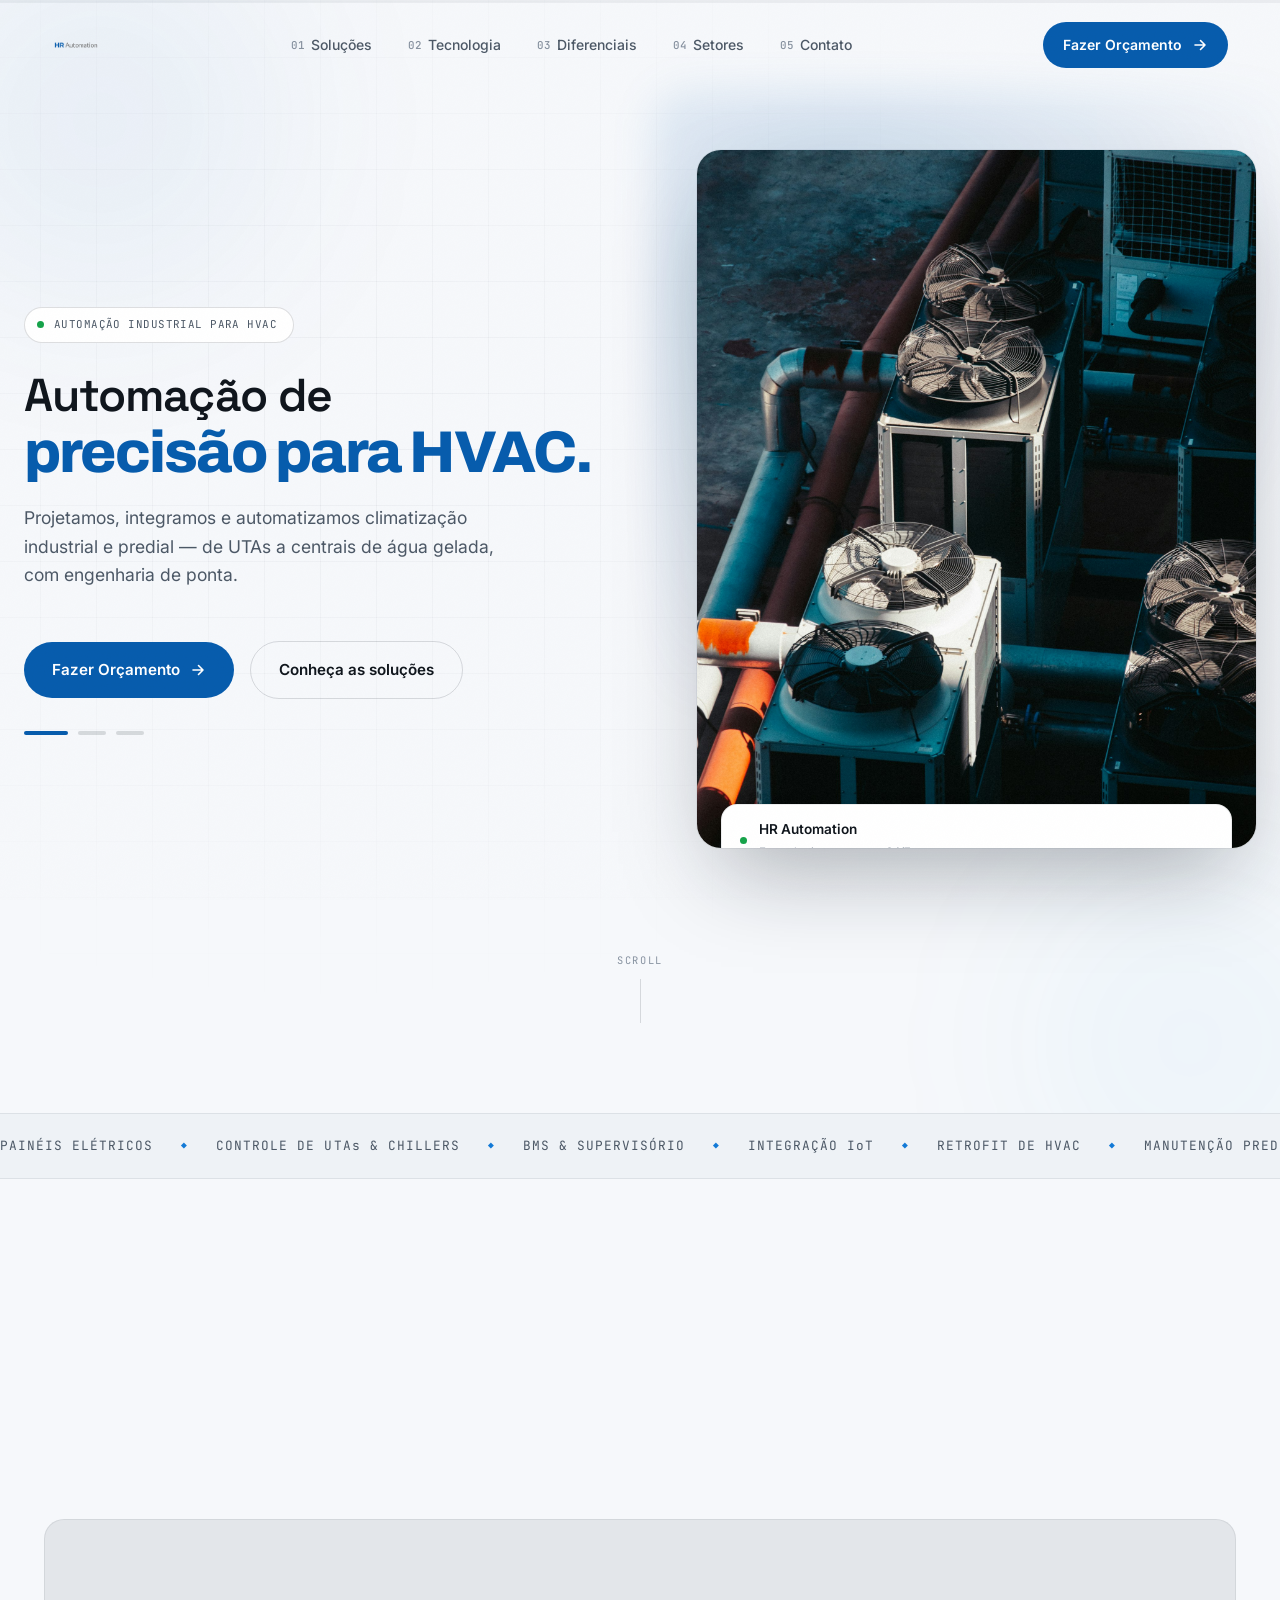
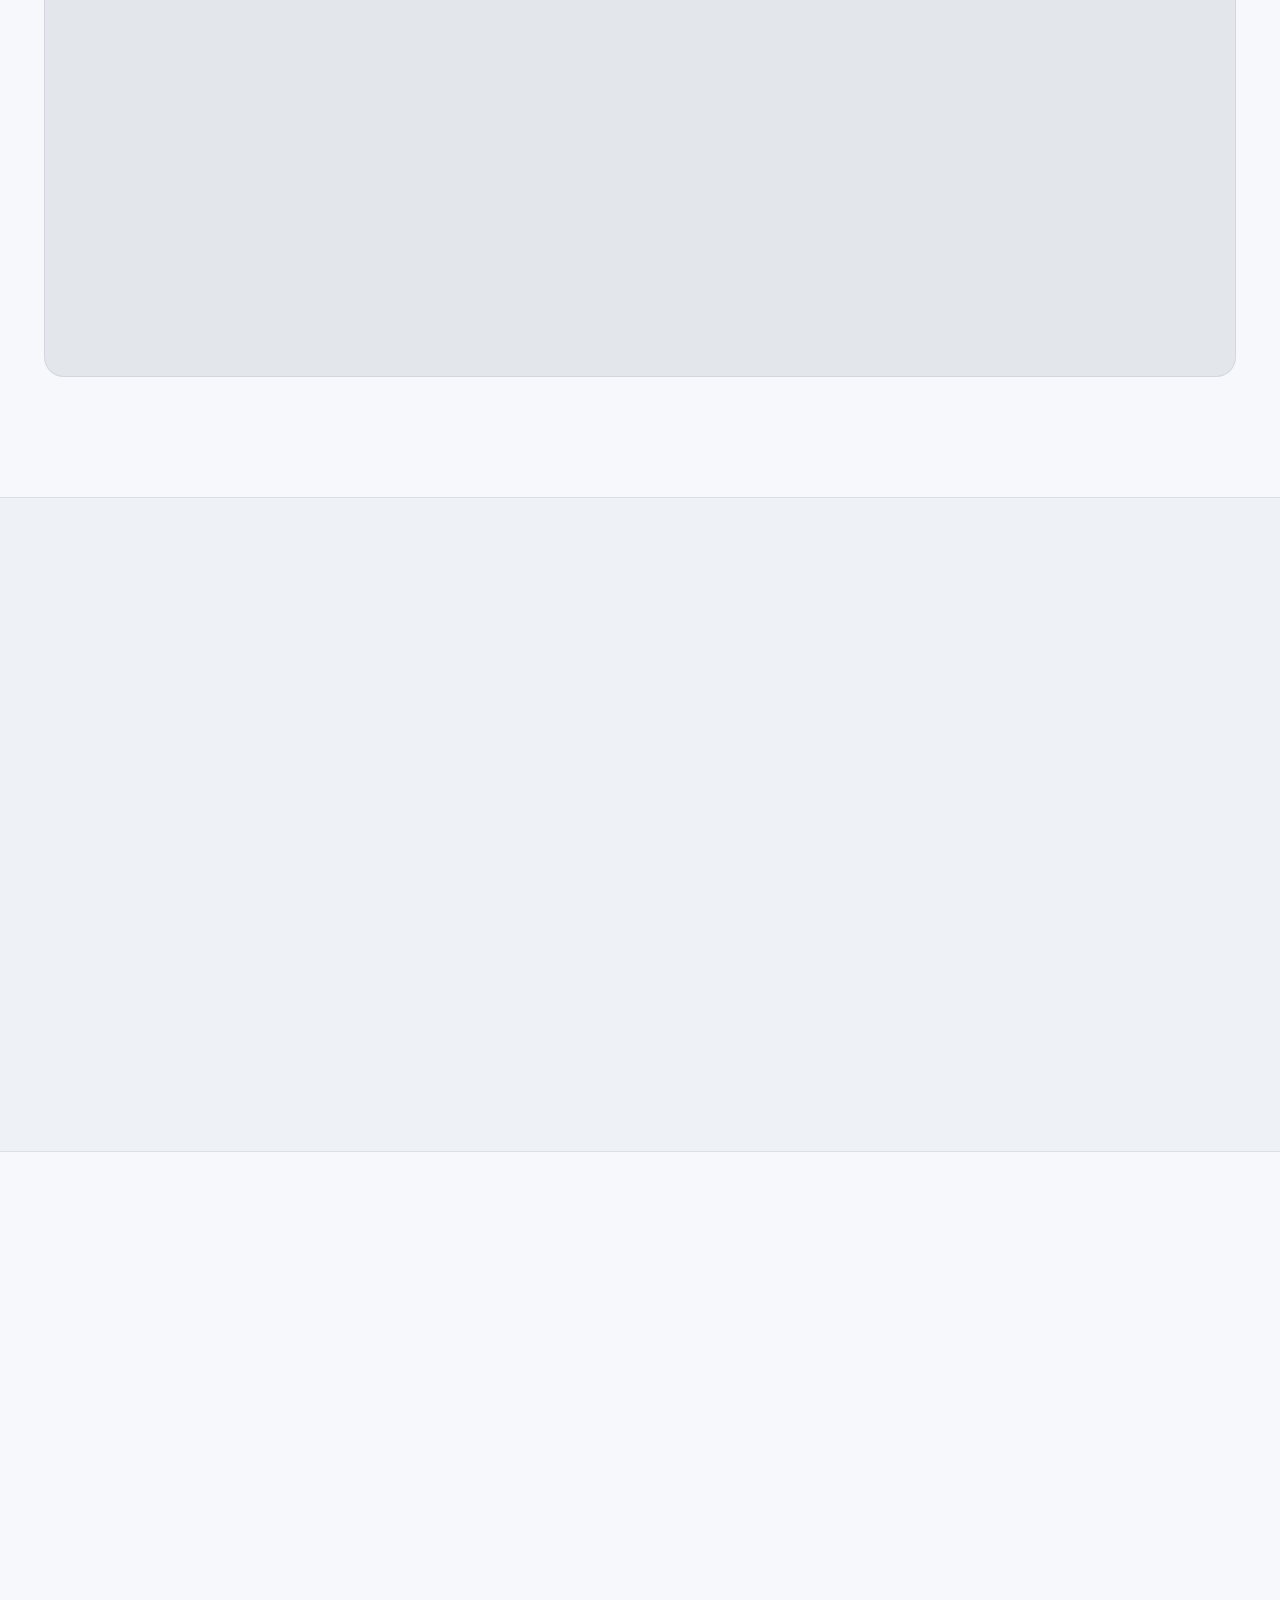
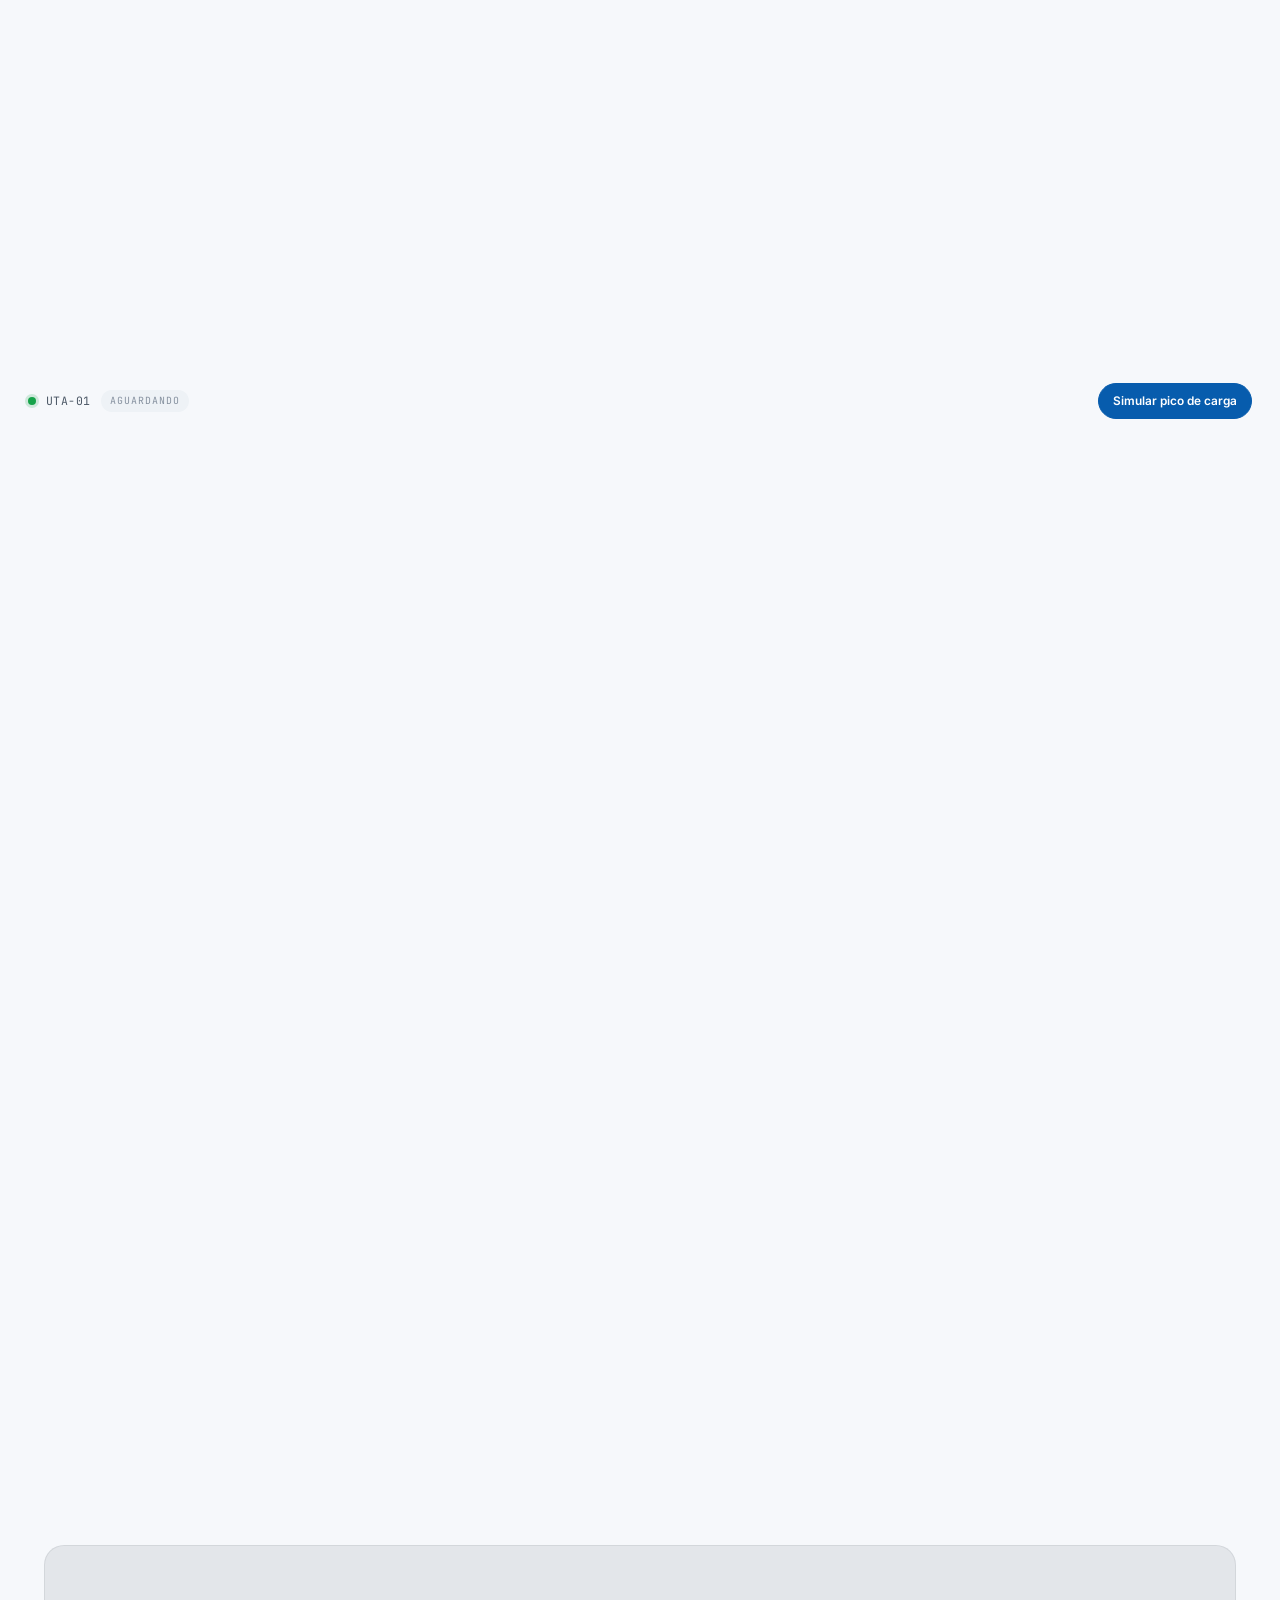
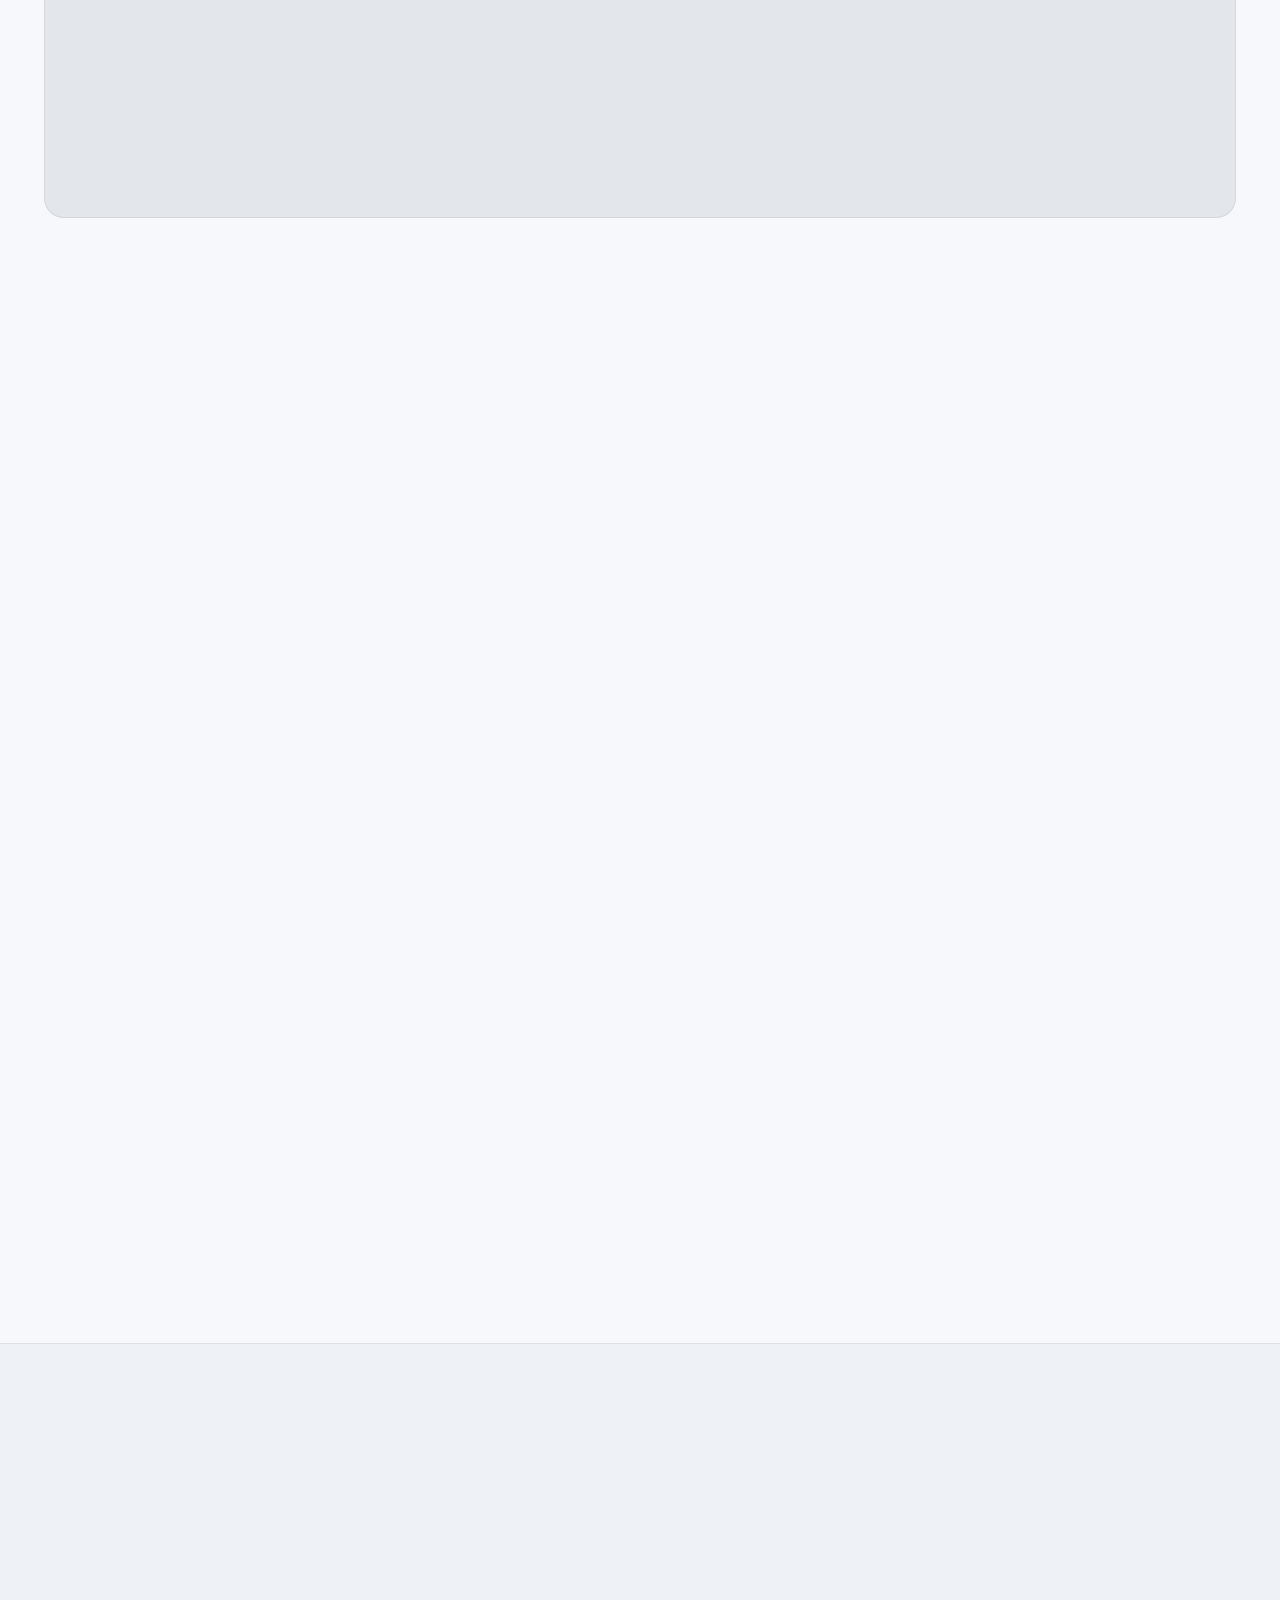
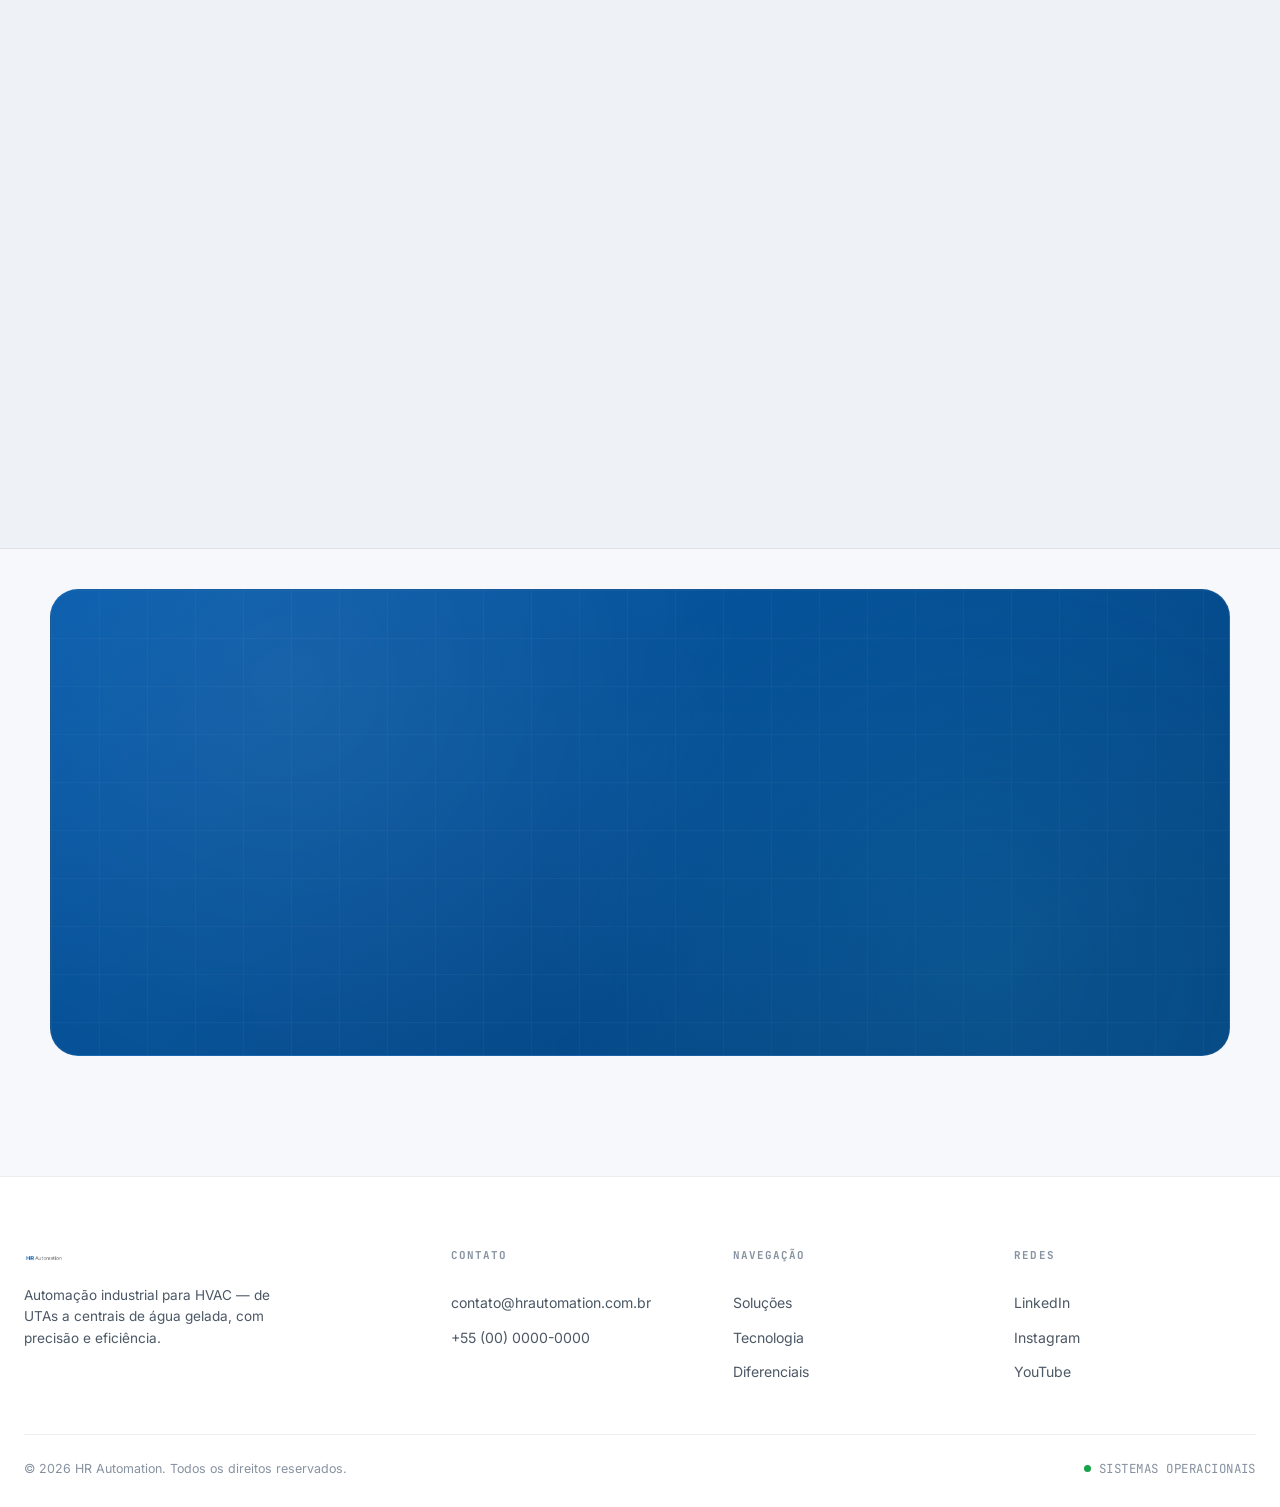
==== index.html @ 24c41c11 "Site HR Automation: landing HVAC, UTA 3D + IHM pGD e marcas - Landing page estática (HTML/CSS/JS) co" ====
<!DOCTYPE html>
<html lang="pt-BR">
<head>
<meta charset="UTF-8">
<meta name="viewport" content="width=device-width, initial-scale=1.0">
<title>HR Automation — Automação Industrial para HVAC</title>
<meta name="description" content="Automação industrial especializada em HVAC: UTAs, chillers, centrais de água gelada e climatização predial com alta tecnologia, precisão e eficiência.">

<link rel="preconnect" href="https://fonts.googleapis.com">
<link rel="preconnect" href="https://fonts.gstatic.com" crossorigin>
<link href="https://fonts.googleapis.com/css2?family=Space+Grotesk:wght@400;500;600;700&family=Inter:wght@400;500;600;700;800&family=Archivo:wght@700;800;900&family=JetBrains+Mono:wght@400;500&display=swap" rel="stylesheet">

<link rel="stylesheet" href="css/style.css">
</head>
<body>

<div class="noise-overlay" aria-hidden="true"></div>
<div class="cursor-glow" aria-hidden="true"></div>

<div class="progress-bar" aria-hidden="true"><div class="progress-bar__fill" id="scrollProgress"></div></div>

<!-- ===================== HEADER ===================== -->
<header class="header" id="siteHeader">
  <div class="header__inner">
    <a href="#top" class="header__logo">
      <img src="img/hr-logo.webp" alt="HR Automation">
    </a>

    <nav class="header__nav" id="siteNav">
      <a href="#solucoes" class="nav-link"><span>01</span>Soluções</a>
      <a href="#produto" class="nav-link"><span>02</span>Tecnologia</a>
      <a href="#valores" class="nav-link"><span>03</span>Diferenciais</a>
      <a href="#setores" class="nav-link"><span>04</span>Setores</a>
      <a href="#contato" class="nav-link"><span>05</span>Contato</a>
    </nav>

    <div class="header__actions">
      <a href="#orcamento" class="btn btn--primary magnetic">
        <span class="btn__label">Fazer Orçamento</span>
        <span class="btn__icon">
          <svg width="16" height="16" viewBox="0 0 16 16" fill="none"><path d="M3 8H13M13 8L8.5 3.5M13 8L8.5 12.5" stroke="currentColor" stroke-width="1.6" stroke-linecap="round" stroke-linejoin="round"/></svg>
        </span>
      </a>
      <button class="menu-toggle" id="menuToggle" aria-label="Abrir menu">
        <span></span><span></span><span></span>
      </button>
    </div>
  </div>
</header>

<!-- ===================== HERO ===================== -->
<section class="hero" id="top">
  <div class="hero__grid" aria-hidden="true"></div>
  <div class="hero__glow hero__glow--1" aria-hidden="true"></div>
  <div class="hero__glow hero__glow--2" aria-hidden="true"></div>

  <div class="hero__inner">
    <div class="hero__content">
      <div class="reveal-up hero__eyebrow">
        <span class="status-dot"></span>
        <span class="mono">AUTOMAÇÃO INDUSTRIAL PARA HVAC</span>
      </div>

      <div class="hero__slides" id="heroSlides">
        <div class="hero__slide is-active" data-slide="0">
          <h1 class="hero__title">
            <span class="reveal-line"><span class="reveal-inner hero__title-line">Automação de</span></span>
            <span class="reveal-line"><span class="reveal-inner hero__title-line hero__title-line--accent">precisão para HVAC.</span></span>
          </h1>
          <p class="hero__subtitle reveal-up" data-delay="0.3">
            Projetamos, integramos e automatizamos climatização industrial e predial —
            de UTAs a centrais de água gelada, com engenharia de ponta.
          </p>
        </div>

        <div class="hero__slide" data-slide="1">
          <h1 class="hero__title">
            <span class="hero__title-line">Controle total da sua</span>
            <span class="hero__title-line hero__title-line--accent">climatização.</span>
          </h1>
          <p class="hero__subtitle">
            BMS, supervisório e integração via protocolos abertos — sua operação
            visível e comandável de qualquer lugar.
          </p>
        </div>

        <div class="hero__slide" data-slide="2">
          <h1 class="hero__title">
            <span class="hero__title-line">Engenharia elétrica de</span>
            <span class="hero__title-line hero__title-line--accent">confiança.</span>
          </h1>
          <p class="hero__subtitle">
            Painéis projetados, testados e validados antes de qualquer instalação
            entrar em operação.
          </p>
        </div>
      </div>

      <div class="hero__cta reveal-up" data-delay="0.45">
        <a href="#orcamento" class="btn btn--primary btn--lg magnetic">
          <span class="btn__label">Fazer Orçamento</span>
          <span class="btn__icon">
            <svg width="16" height="16" viewBox="0 0 16 16" fill="none"><path d="M3 8H13M13 8L8.5 3.5M13 8L8.5 12.5" stroke="currentColor" stroke-width="1.6" stroke-linecap="round" stroke-linejoin="round"/></svg>
          </span>
        </a>
        <a href="#produto" class="btn btn--ghost btn--lg">
          <span class="btn__label">Conheça as soluções</span>
        </a>
      </div>

      <div class="hero__dots reveal-up" data-delay="0.6" id="heroDots">
        <button class="hero__dot is-active" data-slide="0" aria-label="Slide 1 de 3"></button>
        <button class="hero__dot" data-slide="1" aria-label="Slide 2 de 3"></button>
        <button class="hero__dot" data-slide="2" aria-label="Slide 3 de 3"></button>
      </div>
    </div>

    <div class="hero__visual reveal-up" data-delay="0.3">
      <div class="hero__photo-card">
        <img class="hero__photo is-active" data-slide="0" src="img/hvac-rooftop-units.jpg" alt="Unidades condensadoras HVAC instaladas em cobertura industrial">
        <img class="hero__photo" data-slide="1" src="img/hvac-chiller-room.jpg" alt="Casa de máquinas com chillers e tubulações de precisão">
        <img class="hero__photo" data-slide="2" src="img/hvac-control-panel.jpg" alt="Sala de controle e supervisório de sistemas HVAC">
        <span class="hero__photo-badge">
          <span class="status-dot"></span>
          <span>
            <strong>HR Automation</strong>
            <em>Engenharia em campo, 24/7</em>
          </span>
        </span>
      </div>
      <div class="hero__photo-glow" aria-hidden="true"></div>
    </div>
  </div>

  <a href="#produto" class="hero__scroll-cue" aria-label="Rolar para baixo">
    <span class="mono">SCROLL</span>
    <span class="scroll-cue__line"><span class="scroll-cue__dot"></span></span>
  </a>
</section>

<!-- ===================== MARQUEE (textura) ===================== -->
<section class="marquee" aria-hidden="true">
  <div class="marquee__track">
    <span>PAINÉIS ELÉTRICOS</span><span class="dot">◆</span>
    <span>CONTROLE DE UTAs &amp; CHILLERS</span><span class="dot">◆</span>
    <span>BMS &amp; SUPERVISÓRIO</span><span class="dot">◆</span>
    <span>INTEGRAÇÃO IoT</span><span class="dot">◆</span>
    <span>RETROFIT DE HVAC</span><span class="dot">◆</span>
    <span>MANUTENÇÃO PREDITIVA</span><span class="dot">◆</span>
    <span>PAINÉIS ELÉTRICOS</span><span class="dot">◆</span>
    <span>CONTROLE DE UTAs &amp; CHILLERS</span><span class="dot">◆</span>
    <span>BMS &amp; SUPERVISÓRIO</span><span class="dot">◆</span>
    <span>INTEGRAÇÃO IoT</span><span class="dot">◆</span>
    <span>RETROFIT DE HVAC</span><span class="dot">◆</span>
    <span>MANUTENÇÃO PREDITIVA</span><span class="dot">◆</span>
  </div>
</section>

<!-- ===================== SOLUÇÕES (grade) ===================== -->
<section class="solutions" id="solucoes">
  <div class="solutions__head">
    <span class="tag reveal-up">/// O QUE FAZEMOS</span>
    <h2 class="section-title reveal-up">Soluções completas<br><span>para engenharia HVAC.</span></h2>
  </div>

  <div class="solutions__grid">
    <article class="solution-card reveal-up">
      <span class="solution-card__index mono">01</span>
      <h3>Painéis Elétricos</h3>
      <p>Painéis sob medida, projetados e montados para suportar operação contínua.</p>
      <a href="#orcamento" class="solution-card__link">Saiba mais<svg width="14" height="14" viewBox="0 0 16 16" fill="none"><path d="M3 8H13M13 8L8.5 3.5M13 8L8.5 12.5" stroke="currentColor" stroke-width="1.6" stroke-linecap="round" stroke-linejoin="round"/></svg></a>
    </article>

    <article class="solution-card reveal-up">
      <span class="solution-card__index mono">02</span>
      <h3>Controle de UTAs &amp; Chillers</h3>
      <p>Automação completa de unidades de tratamento de ar e chillers, do sensor ao supervisório.</p>
      <a href="#orcamento" class="solution-card__link">Saiba mais<svg width="14" height="14" viewBox="0 0 16 16" fill="none"><path d="M3 8H13M13 8L8.5 3.5M13 8L8.5 12.5" stroke="currentColor" stroke-width="1.6" stroke-linecap="round" stroke-linejoin="round"/></svg></a>
    </article>

    <article class="solution-card reveal-up">
      <span class="solution-card__index mono">03</span>
      <h3>BMS &amp; Supervisório</h3>
      <p>Integração com sistemas prediais via protocolos abertos, como BACnet e Modbus.</p>
      <a href="#orcamento" class="solution-card__link">Saiba mais<svg width="14" height="14" viewBox="0 0 16 16" fill="none"><path d="M3 8H13M13 8L8.5 3.5M13 8L8.5 12.5" stroke="currentColor" stroke-width="1.6" stroke-linecap="round" stroke-linejoin="round"/></svg></a>
    </article>

    <article class="solution-card reveal-up">
      <span class="solution-card__index mono">04</span>
      <h3>Integração IoT</h3>
      <p>Monitoramento remoto e alertas em tempo real, de qualquer lugar.</p>
      <a href="#orcamento" class="solution-card__link">Saiba mais<svg width="14" height="14" viewBox="0 0 16 16" fill="none"><path d="M3 8H13M13 8L8.5 3.5M13 8L8.5 12.5" stroke="currentColor" stroke-width="1.6" stroke-linecap="round" stroke-linejoin="round"/></svg></a>
    </article>

    <article class="solution-card reveal-up">
      <span class="solution-card__index mono">05</span>
      <h3>Retrofit de HVAC</h3>
      <p>Modernizamos sistemas legados sem parar a operação da sua planta.</p>
      <a href="#orcamento" class="solution-card__link">Saiba mais<svg width="14" height="14" viewBox="0 0 16 16" fill="none"><path d="M3 8H13M13 8L8.5 3.5M13 8L8.5 12.5" stroke="currentColor" stroke-width="1.6" stroke-linecap="round" stroke-linejoin="round"/></svg></a>
    </article>

    <article class="solution-card reveal-up">
      <span class="solution-card__index mono">06</span>
      <h3>Manutenção Preditiva</h3>
      <p>Sensores e análise de dados antecipam falhas antes que elas aconteçam.</p>
      <a href="#orcamento" class="solution-card__link">Saiba mais<svg width="14" height="14" viewBox="0 0 16 16" fill="none"><path d="M3 8H13M13 8L8.5 3.5M13 8L8.5 12.5" stroke="currentColor" stroke-width="1.6" stroke-linecap="round" stroke-linejoin="round"/></svg></a>
    </article>
  </div>
</section>

<!-- ===================== ESCALA (número grande) ===================== -->
<section class="growth">
  <div class="growth__inner">
    <span class="tag reveal-up">/// ESCALA E CONFIANÇA</span>

    <div class="growth__figure reveal-up">
      <span class="growth__number"><span data-count="480">0</span><span class="growth__suffix">+</span></span>
      <div class="growth__copy">
        <h2>Projetos de automação<br>HVAC entregues.</h2>
        <p>De pequenas climatizações comerciais a centrais de água gelada de grande porte — nossa engenharia já esteve em campo em todo o Brasil.</p>
      </div>
    </div>

    <div class="growth__stats reveal-up">
      <div class="growth__stat">
        <span><span data-count="12">0</span><span class="growth__suffix">+</span></span>
        <p>Anos de mercado</p>
      </div>
      <div class="growth__stat">
        <span><span data-count="99">0</span><span class="growth__suffix">.8%</span></span>
        <p>Uptime em campo</p>
      </div>
      <div class="growth__stat">
        <span><span data-count="6">0</span><span class="growth__suffix">+</span></span>
        <p>Setores atendidos</p>
      </div>
    </div>
  </div>
</section>

<!-- ===================== UTA 3D + IHM (simulação JS, modelo em models/uta.glb) ===================== -->
<section class="live" id="produto">
  <div class="live__intro">
    <span class="tag reveal-up">/// UTA 3D + IHM</span>
    <h2 class="section-title reveal-up">A máquina e a IHM,<br><span>funcionando juntas.</span></h2>
    <p class="reveal-up">
      Uma UTA modelada em 3D e simulada em tempo real. Opere pelo terminal logo abaixo:
      ao abrir o setpoint de temperatura, a válvula ou o ventilador, a câmera vai até o
      componente. Arraste a máquina para girar.
    </p>
  </div>

  <div class="uta3d reveal-up" id="livePanel">
    <canvas class="uta3d__canvas" id="utaCanvas" role="img" aria-label="Modelo 3D interativo da unidade de tratamento de ar"></canvas>

    <div class="uta3d__loading mono" id="utaLoading">Carregando modelo 3D…</div>
  </div>
  <div class="uta3d-bar">
    <span class="uta3d-bar__id"><span class="live__led" aria-hidden="true"></span><span class="mono">UTA-01</span><span class="live__status mono" id="liveStatus">AGUARDANDO</span></span>
    <button type="button" class="uta3d__btn uta3d__btn--accent" id="liveLoad">Simular pico de carga</button>
  </div>

  <div class="pgd-wrap" id="pgdWrap">
    <div class="pgd reveal-up" id="pgd" tabindex="0" role="application"
         aria-label="Terminal de IHM simulado. Setas navegam, Enter edita, Esc volta, A abre alarmes, P abre o menu.">
      <div class="pgd__face">
        <div class="pgd__keys">
          <button type="button" class="pgd__key pgd__key--alarm" data-key="ALARM" aria-label="Alarm" tabindex="-1">
            <svg viewBox="0 0 24 24" aria-hidden="true"><path d="M12 3 22 20H2z" fill="currentColor"/><path d="M12 9.5v5M12 17v.01" stroke="#2b2f34" stroke-width="2.2" stroke-linecap="round"/></svg>
          </button>
          <button type="button" class="pgd__key pgd__key--prg" data-key="PRG" aria-label="Prg" tabindex="-1">
            <svg viewBox="0 0 24 24" aria-hidden="true"><circle cx="12" cy="12" r="8" fill="none" stroke="currentColor" stroke-width="3.2"/><circle cx="12" cy="12" r="3.2" fill="currentColor"/></svg>
          </button>
          <button type="button" class="pgd__key pgd__key--esc" data-key="ESC" aria-label="Esc" tabindex="-1">
            <svg viewBox="0 0 24 24" aria-hidden="true"><path d="M9 5 4 10l5 5" fill="none" stroke="currentColor" stroke-width="3" stroke-linecap="round" stroke-linejoin="round"/><path d="M4.5 10H14a5 5 0 0 1 0 10h-3" fill="none" stroke="currentColor" stroke-width="3" stroke-linecap="round"/></svg>
          </button>
        </div>

        <div class="pgd__screen">
          <div class="pgd__lcd"><div class="pgd__glass"><canvas id="pgdCanvas" width="1320" height="640" aria-hidden="true"></canvas></div></div>
          <div class="pgd__brand" aria-hidden="true"><span class="pgd__logo">CAREL</span><span class="pgd__model">pGD</span></div>
        </div>

        <div class="pgd__keys">
          <button type="button" class="pgd__key pgd__key--nav" data-key="UP" aria-label="Up" tabindex="-1">
            <svg viewBox="0 0 24 24" aria-hidden="true"><path d="M12 20V5M5.5 11 12 4.5 18.5 11" fill="none" stroke="currentColor" stroke-width="3.4" stroke-linecap="round" stroke-linejoin="round"/></svg>
          </button>
          <button type="button" class="pgd__key pgd__key--nav" data-key="ENTER" aria-label="Enter" tabindex="-1">
            <svg viewBox="0 0 24 24" aria-hidden="true"><path d="M19 4v7a3 3 0 0 1-3 3H6" fill="none" stroke="currentColor" stroke-width="3.4" stroke-linecap="round"/><path d="M10 9.5 5.5 14l4.5 4.5" fill="none" stroke="currentColor" stroke-width="3.4" stroke-linecap="round" stroke-linejoin="round"/></svg>
          </button>
          <button type="button" class="pgd__key pgd__key--nav" data-key="DOWN" aria-label="Down" tabindex="-1">
            <svg viewBox="0 0 24 24" aria-hidden="true"><path d="M12 4v15M5.5 13 12 19.5 18.5 13" fill="none" stroke="currentColor" stroke-width="3.4" stroke-linecap="round" stroke-linejoin="round"/></svg>
          </button>
        </div>
      </div>
      <pre class="sr-only" id="pgdText" aria-live="polite"></pre>
    </div>

    <div class="pgd-wrap__copy">
      <div class="pgd-wrap__intro">
      <span class="tag reveal-up">/// TERMINAL DE CAMPO</span>
      <h3 class="section-title reveal-up">Opere pela IHM,<br><span>como no quadro.</span></h3>
      <p class="reveal-up">
        A mesma UTA, agora pelo terminal que vai na porta do painel. As telas seguem um
        programa real de fancoil: navegue, ajuste o setpoint, passe a válvula para manual
        ou desligue a unidade — o supervisório acima responde junto.
      </p>
      </div>
      <div class="pgd-wrap__help">
      <ul class="pgd-keys reveal-up">
        <li><span class="pgd-keys__k"><kbd>↑</kbd><kbd>↓</kbd></span>Navegar entre telas · alterar valor</li>
        <li><span class="pgd-keys__k"><kbd>↵</kbd></span>Entrar · editar · confirmar</li>
        <li><span class="pgd-keys__k"><kbd>Esc</kbd></span>Voltar</li>
        <li><span class="pgd-keys__k"><kbd>A</kbd></span>Alarmes · reset no fim da lista</li>
        <li><span class="pgd-keys__k"><kbd>P</kbd></span>Menu PRG (login)</li>
      </ul>
      <p class="pgd-hint mono reveal-up">Na tela principal, ↑ ↓ escolhe On/Off, Set ou Info e ↵ entra.</p>
      </div>
    </div>

  </div>
</section>

<!-- ===================== VALORES / DIFERENCIAIS ===================== -->
<section class="values" id="valores">
  <div class="values__head">
    <span class="tag reveal-up">/// POR QUE A HR AUTOMATION</span>
    <h2 class="section-title reveal-up">Engenharia que sustenta<br><span>o seu conforto térmico.</span></h2>
  </div>

  <div class="values__grid">
    <article class="value-card reveal-up">
      <div class="value-card__icon">
        <svg viewBox="0 0 40 40" fill="none"><rect x="13" y="13" width="14" height="14" rx="2" stroke="currentColor" stroke-width="1.6"/><path d="M20 4V10M20 30V36M4 20H10M30 20H36M8 8L12 12M32 8L28 12M8 32L12 28M32 32L28 28" stroke="currentColor" stroke-width="1.6" stroke-linecap="round"/></svg>
      </div>
      <h3>Alta Tecnologia</h3>
      <p>Controladores e softwares de última geração, compatíveis com os principais protocolos de HVAC/BMS do mercado.</p>
      <span class="value-card__index mono">/ 01</span>
    </article>

    <article class="value-card reveal-up">
      <div class="value-card__icon">
        <svg viewBox="0 0 40 40" fill="none"><circle cx="20" cy="20" r="16" stroke="currentColor" stroke-width="1.6"/><circle cx="20" cy="20" r="9" stroke="currentColor" stroke-width="1.6"/><circle cx="20" cy="20" r="2" fill="currentColor"/></svg>
      </div>
      <h3>Precisão</h3>
      <p>Cada painel, cada ponto de controle e cada conexão são calibrados para tolerância zero a falhas.</p>
      <span class="value-card__index mono">/ 02</span>
    </article>

    <article class="value-card reveal-up">
      <div class="value-card__icon">
        <svg viewBox="0 0 40 40" fill="none"><path d="M20 6L8 12V20C8 28 13 33.5 20 35C27 33.5 32 28 32 20V12L20 6Z" stroke="currentColor" stroke-width="1.6" stroke-linejoin="round"/><path d="M15 20L18.5 23.5L26 15.5" stroke="currentColor" stroke-width="1.6" stroke-linecap="round" stroke-linejoin="round"/></svg>
      </div>
      <h3>Eficiência</h3>
      <p>Processos otimizados que reduzem consumo energético e aumentam a disponibilidade do sistema.</p>
      <span class="value-card__index mono">/ 03</span>
    </article>

    <article class="value-card reveal-up">
      <div class="value-card__icon">
        <svg viewBox="0 0 40 40" fill="none"><path d="M20 4L34 10V19C34 27.5 28 33.7 20 36C12 33.7 6 27.5 6 19V10L20 4Z" stroke="currentColor" stroke-width="1.6" stroke-linejoin="round"/></svg>
      </div>
      <h3>Confiabilidade</h3>
      <p>Suporte técnico contínuo e monitoramento remoto para garantir que sua climatização nunca pare.</p>
      <span class="value-card__index mono">/ 04</span>
    </article>
  </div>
</section>

<!-- ===================== SETORES ATENDIDOS ===================== -->
<section class="sectors" id="setores">
  <div class="sectors__head">
    <span class="tag reveal-up">/// ONDE ATUAMOS</span>
    <h2 class="section-title reveal-up">Setores que confiam<br><span>na nossa engenharia.</span></h2>
    <p class="reveal-up">Da planta industrial ao data center — automação HVAC sob medida para cada operação.</p>
  </div>

  <div class="sectors__grid">
    <article class="sector-card sector-card--lg reveal-up">
      <img src="img/hvac-chiller-room.jpg" alt="Casa de máquinas industrial com chillers e tubulações">
      <div class="sector-card__overlay"></div>
      <div class="sector-card__body">
        <h3>Industrial</h3>
        <p>Linhas de produção, casas de máquinas e controle de processos com máxima disponibilidade.</p>
      </div>
    </article>

    <article class="sector-card reveal-up">
      <img src="img/hvac-rooftop-units.jpg" alt="Condensadoras HVAC em cobertura comercial">
      <div class="sector-card__overlay"></div>
      <div class="sector-card__body">
        <h3>Comercial &amp; Varejo</h3>
        <p>Climatização e automação predial com eficiência energética.</p>
      </div>
    </article>

    <article class="sector-card reveal-up">
      <img src="img/hvac-technician.jpg" alt="Técnico instalando e ajustando painel elétrico HVAC">
      <div class="sector-card__overlay"></div>
      <div class="sector-card__body">
        <h3>Hospitalar &amp; Saúde</h3>
        <p>Controle crítico de temperatura e pressão com redundância.</p>
      </div>
    </article>

    <article class="sector-card reveal-up">
      <img src="img/hvac-fans.jpg" alt="Unidades HVAC instaladas em cobertura de hotel">
      <div class="sector-card__overlay"></div>
      <div class="sector-card__body">
        <h3>Hotelaria</h3>
        <p>Conforto térmico consistente em grande escala, com baixo consumo.</p>
      </div>
    </article>

    <article class="sector-card reveal-up">
      <img src="img/hvac-pipes.jpg" alt="Motores e tubulações de sistema de refrigeração industrial">
      <div class="sector-card__overlay"></div>
      <div class="sector-card__body">
        <h3>Alimentício</h3>
        <p>Refrigeração e cadeia de frio monitoradas ponta a ponta.</p>
      </div>
    </article>

    <article class="sector-card reveal-up">
      <img src="img/hvac-control-panel.jpg" alt="Sala de controle e supervisório de sistemas críticos">
      <div class="sector-card__overlay"></div>
      <div class="sector-card__body">
        <h3>Data Centers</h3>
        <p>Climatização de precisão para ambientes críticos 24/7.</p>
      </div>
    </article>
  </div>
</section>

<!-- ===================== MARCAS PARCEIRAS ===================== -->
<section class="brands-band" id="marcas">
  <div class="brands-band__head reveal-up">
    <span class="tag">/// ECOSSISTEMA HVAC</span>
    <h2 class="section-title">Integramos as principais<br><span>marcas do mercado.</span></h2>
    <p>Toque em uma marca para ver o que ela faz — e como ela entra nos nossos projetos.</p>
  </div>

  <div class="brands-grid">
      <button type="button" class="brand-card reveal-up" data-brand="carel" aria-label="CAREL — ver resumo">
        <img src="img/marcas/carel.svg" alt="CAREL" loading="lazy" decoding="async">
        <span class="brand-card__more" aria-hidden="true">+</span>
      </button>
      <button type="button" class="brand-card reveal-up" data-brand="danfoss" aria-label="Danfoss — ver resumo">
        <img src="img/marcas/danfoss.svg" alt="Danfoss" loading="lazy" decoding="async">
        <span class="brand-card__more" aria-hidden="true">+</span>
      </button>
      <button type="button" class="brand-card reveal-up" data-brand="copeland" aria-label="Copeland — ver resumo">
        <img src="img/marcas/copeland.png" alt="Copeland" loading="lazy" decoding="async">
        <span class="brand-card__more" aria-hidden="true">+</span>
      </button>
      <button type="button" class="brand-card reveal-up" data-brand="weg" aria-label="WEG — ver resumo">
        <img src="img/marcas/weg.svg" alt="WEG" loading="lazy" decoding="async">
        <span class="brand-card__more" aria-hidden="true">+</span>
      </button>
      <button type="button" class="brand-card reveal-up" data-brand="siemens" aria-label="Siemens — ver resumo">
        <img src="img/marcas/siemens.svg" alt="Siemens" loading="lazy" decoding="async">
        <span class="brand-card__more" aria-hidden="true">+</span>
      </button>
      <button type="button" class="brand-card reveal-up" data-brand="schneider-electric" aria-label="Schneider Electric — ver resumo">
        <img src="img/marcas/schneider-electric.svg" alt="Schneider Electric" loading="lazy" decoding="async">
        <span class="brand-card__more" aria-hidden="true">+</span>
      </button>
      <button type="button" class="brand-card reveal-up" data-brand="rockwell-automation" aria-label="Rockwell Automation — ver resumo">
        <img src="img/marcas/rockwell-automation.svg" alt="Rockwell Automation" loading="lazy" decoding="async">
        <span class="brand-card__more" aria-hidden="true">+</span>
      </button>
      <button type="button" class="brand-card reveal-up" data-brand="abb" aria-label="ABB — ver resumo">
        <img src="img/marcas/abb.svg" alt="ABB" loading="lazy" decoding="async">
        <span class="brand-card__more" aria-hidden="true">+</span>
      </button>
      <button type="button" class="brand-card reveal-up" data-brand="omron" aria-label="OMRON — ver resumo">
        <img src="img/marcas/omron.svg" alt="OMRON" loading="lazy" decoding="async">
        <span class="brand-card__more" aria-hidden="true">+</span>
      </button>
      <button type="button" class="brand-card reveal-up" data-brand="mitsubishi-electric" aria-label="Mitsubishi Electric — ver resumo">
        <img src="img/marcas/mitsubishi-electric.svg" alt="Mitsubishi Electric" loading="lazy" decoding="async">
        <span class="brand-card__more" aria-hidden="true">+</span>
      </button>
      <button type="button" class="brand-card reveal-up" data-brand="honeywell" aria-label="Honeywell — ver resumo">
        <img src="img/marcas/honeywell.svg" alt="Honeywell" loading="lazy" decoding="async">
        <span class="brand-card__more" aria-hidden="true">+</span>
      </button>
      <button type="button" class="brand-card reveal-up" data-brand="johnson-controls" aria-label="Johnson Controls — ver resumo">
        <img src="img/marcas/johnson-controls.svg" alt="Johnson Controls" loading="lazy" decoding="async">
        <span class="brand-card__more" aria-hidden="true">+</span>
      </button>
      <button type="button" class="brand-card reveal-up" data-brand="festo" aria-label="Festo — ver resumo">
        <img src="img/marcas/festo.svg" alt="Festo" loading="lazy" decoding="async">
        <span class="brand-card__more" aria-hidden="true">+</span>
      </button>
      <button type="button" class="brand-card reveal-up" data-brand="phoenix-contact" aria-label="Phoenix Contact — ver resumo">
        <img src="img/marcas/phoenix-contact.svg" alt="Phoenix Contact" loading="lazy" decoding="async">
        <span class="brand-card__more" aria-hidden="true">+</span>
      </button>
      <button type="button" class="brand-card reveal-up" data-brand="ziehl-abegg" aria-label="Ziehl-Abegg — ver resumo">
        <img src="img/marcas/ziehl-abegg.svg" alt="Ziehl-Abegg" loading="lazy" decoding="async">
        <span class="brand-card__more" aria-hidden="true">+</span>
      </button>
      <button type="button" class="brand-card reveal-up" data-brand="ebm-papst" aria-label="ebm-papst — ver resumo">
        <img src="img/marcas/ebm-papst.svg" alt="ebm-papst" loading="lazy" decoding="async">
        <span class="brand-card__more" aria-hidden="true">+</span>
      </button>
      <button type="button" class="brand-card reveal-up" data-brand="weidmuller" aria-label="Weidmüller — ver resumo">
        <img src="img/marcas/weidmuller.svg" alt="Weidmüller" loading="lazy" decoding="async">
        <span class="brand-card__more" aria-hidden="true">+</span>
      </button>
  </div>

  <dialog class="brand-dialog" id="brandDialog" aria-labelledby="brandName">
    <form method="dialog" class="brand-dialog__close-form">
      <button class="brand-dialog__close" aria-label="Fechar">
        <svg width="16" height="16" viewBox="0 0 16 16" fill="none" aria-hidden="true"><path d="M3.5 3.5l9 9M12.5 3.5l-9 9" stroke="currentColor" stroke-width="1.8" stroke-linecap="round"/></svg>
      </button>
    </form>
    <div class="brand-dialog__logo"><img id="brandLogo" src="" alt=""></div>
    <p class="brand-dialog__meta mono" id="brandMeta"></p>
    <h3 class="brand-dialog__name" id="brandName"></h3>
    <p class="brand-dialog__text" id="brandText"></p>
    <div class="brand-dialog__hr">
      <span class="mono">NA HR AUTOMATION</span>
      <p id="brandHr"></p>
    </div>
    <div class="brand-dialog__nav">
      <button type="button" class="brand-dialog__step" id="brandPrev" aria-label="Marca anterior">←</button>
      <span class="mono" id="brandCount"></span>
      <button type="button" class="brand-dialog__step" id="brandNext" aria-label="Próxima marca">→</button>
    </div>
  </dialog>
</section>

<!-- ===================== CTA BANNER ===================== -->
<section class="cta-banner" id="orcamento">
  <div class="cta-banner__grid" aria-hidden="true"></div>
  <div class="cta-banner__content">
    <span class="tag tag--light reveal-up">/// VAMOS CLIMATIZAR JUNTOS</span>
    <h2 class="section-title section-title--light reveal-up">Pronto para elevar o nível<br><span>da sua climatização?</span></h2>
    <p class="reveal-up">Fale com nossos engenheiros e receba uma proposta técnica personalizada.</p>
    <a href="#contato" class="btn btn--light btn--lg magnetic reveal-up">
      <span class="btn__label">Fazer Orçamento</span>
      <span class="btn__icon">
        <svg width="16" height="16" viewBox="0 0 16 16" fill="none"><path d="M3 8H13M13 8L8.5 3.5M13 8L8.5 12.5" stroke="currentColor" stroke-width="1.6" stroke-linecap="round" stroke-linejoin="round"/></svg>
      </span>
    </a>
  </div>
</section>

<!-- ===================== FOOTER / CONTATO ===================== -->
<footer class="footer" id="contato">
  <div class="footer__top">
    <div class="footer__brand">
      <img src="img/hr-logo.webp" alt="HR Automation" class="footer__logo">
      <p>Automação industrial para HVAC — de UTAs a centrais de água gelada, com precisão e eficiência.</p>
    </div>

    <div class="footer__col">
      <h4 class="mono">CONTATO</h4>
      <a href="mailto:contato@hrautomation.com.br">contato@hrautomation.com.br</a>
      <a href="tel:+550000000000">+55 (00) 0000-0000</a>
    </div>

    <div class="footer__col">
      <h4 class="mono">NAVEGAÇÃO</h4>
      <a href="#solucoes">Soluções</a>
      <a href="#produto">Tecnologia</a>
      <a href="#valores">Diferenciais</a>
    </div>

    <div class="footer__col">
      <h4 class="mono">REDES</h4>
      <a href="#">LinkedIn</a>
      <a href="#">Instagram</a>
      <a href="#">YouTube</a>
    </div>
  </div>

  <div class="footer__bottom">
    <span>© <span id="year"></span> HR Automation. Todos os direitos reservados.</span>
    <span class="mono status-dot-wrap"><span class="status-dot"></span> SISTEMAS OPERACIONAIS</span>
  </div>
</footer>

<script src="https://cdnjs.cloudflare.com/ajax/libs/gsap/3.12.5/gsap.min.js"></script>
<script src="https://cdnjs.cloudflare.com/ajax/libs/gsap/3.12.5/ScrollTrigger.min.js"></script>
<script src="js/script.js"></script>
<script src="js/pgd.js"></script>
<script src="js/brands.js"></script>
<script type="importmap">
  { "imports": {
      "three": "https://cdn.jsdelivr.net/npm/three@0.170.0/build/three.module.js",
      "three/addons/": "https://cdn.jsdelivr.net/npm/three@0.170.0/examples/jsm/"
  } }
</script>
<script type="module" src="js/uta3d.js"></script>
</body>
</html>
---- css/style.css ----
/* =========================================================
   HR AUTOMATION — LANDING PAGE (HVAC)
   Paleta: tema claro + azul de marca (#075CAD) + cinza de marca
   ========================================================= */

:root{
  --bg: #f6f8fb;
  --bg-soft: #eef2f6;
  --panel: #ffffff;
  --panel-2: #f4f7fa;
  --border: rgba(16,26,38,0.08);
  --border-strong: rgba(16,26,38,0.14);

  --blue: #075CAD;
  --blue-2: #1279D6;
  --blue-deep: #054580;
  --cyan: #2CA9E0;
  --blue-dim: rgba(7,92,173,0.08);

  --text: #10161d;
  --text-dim: #4c5866;
  --text-faint: #8792a0;

  --success: #16a34a;

  --font-head: 'Space Grotesk', 'Inter', sans-serif;
  --font-display: 'Archivo', 'Space Grotesk', 'Inter', sans-serif;
  --font-body: 'Inter', sans-serif;
  --font-mono: 'JetBrains Mono', monospace;

  --ease: cubic-bezier(.16,.84,.44,1);
  --container: 1240px;
}

*,*::before,*::after{ box-sizing: border-box; }
html{ scroll-behavior: smooth; background: var(--bg); }
html,body{ overflow-x: hidden; }

body{
  margin:0;
  background: var(--bg);
  color: var(--text);
  font-family: var(--font-body);
  font-size: 16px;
  line-height: 1.6;
  -webkit-font-smoothing: antialiased;
  cursor: default;
}

img{ max-width:100%; display:block; user-select:none; -webkit-user-drag:none; }
a{ color: inherit; text-decoration: none; }
.mono{ font-family: var(--font-mono); letter-spacing: .04em; }

::selection{ background: var(--blue); color:#fff; }

/* ---------- scrollbar ---------- */
::-webkit-scrollbar{ width:10px; }
::-webkit-scrollbar-track{ background: var(--bg); }
::-webkit-scrollbar-thumb{ background: #d3dae2; border-radius: 10px; border:2px solid var(--bg); }
::-webkit-scrollbar-thumb:hover{ background: var(--blue); }

/* ---------- global fx layers ---------- */
.noise-overlay{
  position: fixed; inset:0; pointer-events:none; z-index: 9998;
  opacity: .02; mix-blend-mode: multiply;
  background-image: url("data:image/svg+xml,%3Csvg xmlns='http://www.w3.org/2000/svg' width='120' height='120'%3E%3Cfilter id='n'%3E%3CfeTurbulence type='fractalNoise' baseFrequency='0.9' numOctaves='2' stitchTiles='stitch'/%3E%3C/filter%3E%3Crect width='100%25' height='100%25' filter='url(%23n)'/%3E%3C/svg%3E");
}

.cursor-glow{
  position: fixed; top:0; left:0; width: 380px; height: 380px; z-index: 1;
  pointer-events:none; border-radius:50%; transform: translate(-50%,-50%);
  background: radial-gradient(circle, rgba(7,92,173,0.08) 0%, rgba(7,92,173,0) 70%);
  transition: opacity .3s ease;
  opacity:0;
}
@media (hover: hover) and (pointer: fine){ .cursor-glow.active{ opacity:1; } }

.progress-bar{
  position: fixed; top:0; left:0; width:100%; height:3px; z-index: 9999;
  background: rgba(16,26,38,0.05);
}
.progress-bar__fill{
  height:100%; width:100%;
  transform-origin: 0 0;
  transform: scaleX(0);
  background: linear-gradient(90deg, var(--blue), var(--cyan));
  box-shadow: 0 0 12px rgba(7,92,173,.35);
}

/* =========================================================
   HEADER
   ========================================================= */
.header{
  position: fixed; top:0; left:0; width:100%; z-index: 500;
  padding: 22px 0;
  transition: padding .4s var(--ease), background .4s var(--ease), border-color .4s var(--ease), backdrop-filter .4s var(--ease), box-shadow .4s var(--ease);
  border-bottom: 1px solid transparent;
}
.header.scrolled{
  padding: 12px 0;
  background: rgba(255,255,255,0.82);
  backdrop-filter: blur(14px) saturate(140%);
  border-bottom: 1px solid var(--border);
  box-shadow: 0 12px 30px -18px rgba(16,26,38,.25);
}
.header__inner{
  max-width: var(--container); margin:0 auto; padding: 0 32px;
  display:flex; align-items:center; justify-content:space-between; gap: 24px;
}
.header__logo img{ height: 26px; width:auto; transition: transform .3s var(--ease); }
@media (hover: hover) and (pointer: fine) {
  .header__logo:hover img{ transform: scale(1.04); }
}

.header__nav{ display:flex; align-items:center; gap: 36px; }
.nav-link{
  position: relative; font-size: .875rem; font-weight:500; color: var(--text-dim);
  display:flex; align-items:center; gap:6px; transition: color .3s var(--ease);
}
.nav-link span{ font-family: var(--font-mono); font-size: .68rem; color: var(--text-faint); transition: color .3s var(--ease); }
.nav-link::after{
  content:''; position:absolute; left:0; bottom:-6px; width:0; height:1px; background: var(--blue-2);
  transition: width .35s var(--ease);
}
.nav-link:hover{ color: var(--text); }
.nav-link:hover span{ color: var(--blue-2); }
.nav-link:hover::after{ width:100%; }

.header__actions{ display:flex; align-items:center; gap:16px; }

.menu-toggle{ display:none; flex-direction:column; gap:5px; background:none; border:none; cursor:pointer; padding:6px; }
.menu-toggle span{ width:20px; height:1.5px; background: var(--text); transition: transform 220ms var(--ease), opacity 220ms var(--ease); }
.menu-toggle.is-active span:nth-child(1){ transform: translateY(6.5px) rotate(45deg); }
.menu-toggle.is-active span:nth-child(2){ opacity: 0; }
.menu-toggle.is-active span:nth-child(3){ transform: translateY(-6.5px) rotate(-45deg); }

/* =========================================================
   BUTTONS
   ========================================================= */
.btn{
  position: relative; display:inline-flex; align-items:center; gap:10px;
  padding: 12px 20px; border-radius: 999px; font-size:.875rem; font-weight:600;
  overflow:hidden; isolation:isolate; white-space:nowrap;
  transition: transform .3s var(--ease), box-shadow .3s var(--ease), border-color .3s var(--ease), background .3s var(--ease);
}
.btn--lg{ padding:16px 28px; font-size:.95rem; }

.btn--primary{
  background: var(--blue);
  color:#fff;
  box-shadow: 0 0 0 0 rgba(7,92,173,0);
}
.btn--primary::before{
  content:''; position:absolute; inset:0; z-index:-1;
  background: linear-gradient(135deg, var(--blue-2), var(--cyan));
  opacity:0; transition: opacity .35s var(--ease);
}
.btn__icon{ display:inline-flex; transition: transform .35s var(--ease); }
@media (hover: hover) and (pointer: fine) {
  .btn--primary:hover{ box-shadow: 0 10px 30px -8px rgba(7,92,173,.5); transform: translateY(-2px); }
  .btn--primary:hover::before{ opacity:1; }
  .btn--primary:hover .btn__icon, .btn--light:hover .btn__icon{ transform: translateX(4px); }
}

.btn--ghost{
  background: transparent; color: var(--text); border: 1px solid var(--border-strong);
}
@media (hover: hover) and (pointer: fine) {
  .btn--ghost:hover{ border-color: var(--blue-2); background: var(--blue-dim); transform: translateY(-2px); }
}

.btn--light{
  background: #fff; color: var(--blue);
}
@media (hover: hover) and (pointer: fine) {
  .btn--light:hover{ box-shadow: 0 10px 30px -8px rgba(0,0,0,.35); transform: translateY(-2px); }
}

.btn:active{
  transform: scale(0.97);
  transition-duration: 140ms;
}

.btn__label{ position:relative; z-index:1; }

/* =========================================================
   HERO
   ========================================================= */
.hero{
  position: relative; padding: 150px 24px 90px; overflow:hidden;
}

.hero__grid{
  position:absolute; inset:-10% -10%; z-index:0;
  background-image:
    linear-gradient(rgba(16,26,38,0.035) 1px, transparent 1px),
    linear-gradient(90deg, rgba(16,26,38,0.035) 1px, transparent 1px);
  background-size: 56px 56px;
  mask-image: radial-gradient(ellipse 70% 60% at 30% 40%, black 10%, transparent 75%);
  animation: gridDrift 26s linear infinite;
}
@keyframes gridDrift{ 0%{ background-position: 0 0, 0 0; } 100%{ background-position: 56px 56px, 56px 56px; } }

.hero__glow{ position:absolute; border-radius:50%; filter: blur(90px); z-index:0; opacity:.55; }
.hero__glow--1{ width:520px; height:520px; background: radial-gradient(circle, rgba(7,92,173,.16), transparent 70%); top:-140px; left:-160px; animation: floatSlow 12s ease-in-out infinite; }
.hero__glow--2{ width:460px; height:460px; background: radial-gradient(circle, rgba(44,169,224,.14), transparent 70%); bottom:-160px; right:-140px; animation: floatSlow 14s ease-in-out infinite reverse; }
@keyframes floatSlow{ 0%,100%{ transform: translateY(0) translateX(0); } 50%{ transform: translateY(30px) translateX(20px); } }

.hero__inner{
  position:relative; z-index:2; max-width: var(--container); margin:0 auto;
  display:grid; grid-template-columns: 1.05fr .95fr; gap:56px; align-items:center;
}

.hero__eyebrow{
  display:inline-flex; align-items:center; gap:10px; padding:8px 16px 8px 12px;
  border:1px solid var(--border-strong); border-radius:999px; margin-bottom:28px;
  background: var(--panel);
}
.hero__eyebrow .mono{ font-size:.68rem; color: var(--text-dim); }

.status-dot{ width:7px; height:7px; border-radius:50%; background: var(--success); box-shadow: 0 0 0 0 rgba(22,163,74,.55); animation: pulseDot 2s ease-in-out infinite; }
@keyframes pulseDot{ 0%{ box-shadow: 0 0 0 0 rgba(22,163,74,.5); } 70%{ box-shadow: 0 0 0 8px rgba(22,163,74,0); } 100%{ box-shadow: 0 0 0 0 rgba(22,163,74,0); } }

.hero__slides{ position:relative; min-height: 230px; }
.hero__slide{
  position:absolute; inset:0; width:100%;
  opacity:0; transform: translateY(10px); pointer-events:none;
  transition: opacity .6s var(--ease), transform .6s var(--ease);
}
.hero__slide.is-active{ opacity:1; transform: translateY(0); pointer-events:auto; }

.hero__title{ margin: 0 0 22px; }
.reveal-line{ display:block; overflow:hidden; }
.reveal-inner{ display:inline-block; will-change: transform; }

.hero__title-line{
  display:block; font-family: var(--font-head); font-weight:600;
  font-size: clamp(2rem, 3.6vw, 3.1rem); line-height: 1.08; letter-spacing:-.02em;
}
.hero__title-line--accent{
  font-family: var(--font-display); font-weight:800; color: var(--blue);
  font-size: clamp(2.4rem, 4.6vw, 4.2rem); line-height:1.02; letter-spacing:-.03em;
  margin-top: 2px;
}

.hero__subtitle{
  font-size: clamp(1rem, 1.4vw, 1.1rem); color: var(--text-dim); max-width: 480px;
  margin: 20px 0 0; font-weight:400;
}

.hero__cta{ display:flex; align-items:center; gap:16px; flex-wrap:wrap; margin: 40px 0 32px; }

.hero__dots{ display:flex; align-items:center; gap:10px; }
.hero__dot{
  width:28px; height:4px; border-radius:2px; border:none; padding:0; cursor:pointer;
  background: var(--border-strong); transition: background .3s var(--ease), width .3s var(--ease);
}
.hero__dot.is-active{ background: var(--blue); width:44px; }
@media (hover: hover) and (pointer: fine) {
  .hero__dot:hover{ background: var(--blue-2); }
}

.hero__visual{ position:relative; width:100%; }
.hero__photo-card{
  position:relative; z-index:1; aspect-ratio: 4/5; border-radius:24px; overflow:hidden;
  box-shadow: 0 40px 90px -24px rgba(16,26,38,.35), 0 0 0 1px rgba(16,26,38,.05);
  margin-bottom: 44px;
}
.hero__photo{
  position:absolute; inset:0; width:100%; height:100%; object-fit:cover;
  opacity:0; transition: opacity .8s var(--ease);
}
.hero__photo.is-active{ opacity:1; }
.hero__photo-glow{
  position:absolute; inset:-8%; z-index:0; border-radius:32px;
  background: radial-gradient(circle at 30% 20%, rgba(7,92,173,.18), transparent 60%);
  filter: blur(20px);
}
.hero__photo-badge{
  position:absolute; left:24px; right:24px; bottom:-28px; z-index:2;
  display:flex; align-items:center; gap:12px; background:#fff; border-radius:16px;
  padding:14px 18px; box-shadow: 0 20px 45px -18px rgba(16,26,38,.35); border:1px solid var(--border);
}
.hero__photo-badge .status-dot{ flex-shrink:0; }
.hero__photo-badge span{ display:flex; flex-direction:column; gap:2px; }
.hero__photo-badge strong{ font-size:.85rem; font-weight:600; }
.hero__photo-badge em{ font-style:normal; font-size:.72rem; color: var(--text-faint); }

.hero__scroll-cue{
  position: relative; margin: 60px auto 0; width:fit-content;
  display:flex; flex-direction:column; align-items:center; gap:10px; z-index:2;
}
.hero__scroll-cue .mono{ font-size:.65rem; color: var(--text-faint); letter-spacing:.15em; }
.scroll-cue__line{ width:1px; height:44px; background: var(--border-strong); position:relative; overflow:hidden; }
.scroll-cue__dot{ position:absolute; left:-1.5px; top:-10px; width:4px; height:4px; border-radius:50%; background: var(--blue); animation: scrollDot 1.8s ease-in-out infinite; }
@keyframes scrollDot{ 0%{ top:-10px; opacity:0; } 20%{ opacity:1; } 100%{ top:44px; opacity:0; } }

@media (max-width: 960px){
  .hero__inner{ grid-template-columns: 1fr; }
  .hero__content{ text-align:center; }
  .hero__eyebrow{ margin-left:auto; margin-right:auto; }
  .hero__subtitle{ margin-left:auto; margin-right:auto; }
  .hero__cta{ justify-content:center; }
  .hero__dots{ justify-content:center; }
  .hero__visual{ max-width:360px; margin:0 auto; }
}

/* =========================================================
   MARQUEE
   ========================================================= */
.marquee{
  position: relative; border-top:1px solid var(--border); border-bottom:1px solid var(--border);
  padding: 22px 0; overflow:hidden; background: var(--bg-soft);
}
.marquee__track{
  display:flex; width:max-content; gap: 28px; white-space:nowrap;
  animation: marquee 32s linear infinite; align-items:center;
}
.marquee__track span{ font-family: var(--font-mono); font-size:.8rem; letter-spacing:.08em; color: var(--text-dim); }
.marquee__track .dot{ color: var(--blue-2); font-size:.6rem; }
@keyframes marquee{ 0%{ transform: translateX(0); } 100%{ transform: translateX(-50%); } }
@media (hover: hover) and (pointer: fine) {
  .marquee:hover .marquee__track{ animation-play-state: paused; }
}

/* =========================================================
   SOLUTIONS (grade)
   ========================================================= */
.solutions{ padding: 120px 24px 0; max-width: var(--container); margin: 0 auto; }
.solutions__head{ text-align:center; max-width:620px; margin: 0 auto 56px; }

.solutions__grid{ display:grid; grid-template-columns: repeat(3, 1fr); gap:1px; background: var(--border); border:1px solid var(--border); border-radius:20px; overflow:hidden; }
.solution-card{
  position:relative; background: var(--panel); padding: 34px 28px 30px;
  transition: background .4s var(--ease), transform .4s var(--ease);
}
@media (hover: hover) and (pointer: fine) {
  .solution-card:hover{ background: var(--panel-2); transform: translateY(-4px); }
  .solution-card:hover .solution-card__link{ gap:10px; color: var(--blue); }
}
.solution-card__index{ display:block; font-size:.7rem; color: var(--text-faint); margin-bottom:18px; }
.solution-card h3{ font-family: var(--font-head); font-size:1.1rem; font-weight:600; margin:0 0 10px; }
.solution-card p{ font-size:.86rem; color: var(--text-dim); margin:0 0 20px; line-height:1.6; }
.solution-card__link{
  display:inline-flex; align-items:center; gap:6px; font-size:.82rem; font-weight:600; color: var(--text);
  transition: gap .3s var(--ease), color .3s var(--ease);
}
.solution-card__link svg{ flex-shrink:0; }

@media (max-width: 900px){ .solutions__grid{ grid-template-columns: repeat(2,1fr); } }
@media (max-width: 560px){ .solutions__grid{ grid-template-columns: 1fr; } }

/* =========================================================
   GROWTH (número grande)
   ========================================================= */
.growth{ padding: 120px 24px; background: var(--bg-soft); border-top:1px solid var(--border); border-bottom:1px solid var(--border); overflow:hidden; margin-top:120px; }
.growth__inner{ max-width: var(--container); margin:0 auto; text-align:center; }

.growth__figure{
  display:flex; align-items:center; justify-content:center; gap:36px; flex-wrap:wrap;
  margin: 28px 0 56px;
}
.growth__number{ display:flex; align-items:flex-start; line-height:1; }
.growth__number span[data-count]{
  font-family: var(--font-display); font-weight:900; color: var(--text);
  font-size: clamp(4.5rem, 12vw, 8.5rem); letter-spacing:-.03em; line-height:.9;
}
.growth__suffix{
  font-family: var(--font-display); font-weight:900; color: var(--blue);
  font-size: clamp(2.2rem, 5vw, 4rem); margin-left:4px;
}
.growth__copy{ max-width:420px; text-align:left; }
.growth__copy h2{ font-family: var(--font-head); font-weight:600; font-size:clamp(1.4rem,2.2vw,1.85rem); margin:0 0 10px; letter-spacing:-.01em; }
.growth__copy p{ color: var(--text-dim); margin:0; font-size:.92rem; line-height:1.6; }

.growth__stats{
  display:flex; justify-content:center; gap:0; border-top:1px solid var(--border);
  padding-top:36px; max-width:640px; margin:0 auto;
}
.growth__stat{ flex:1; padding:0 20px; border-left:1px solid var(--border); }
.growth__stat:first-child{ border-left:none; }
.growth__stat span[data-count], .growth__stat .growth__suffix{
  font-family: var(--font-head); font-weight:700; font-size:1.7rem; color: var(--text);
}
.growth__stat .growth__suffix{ font-size:1.7rem; color: var(--blue); margin-left:2px; }
.growth__stat p{ margin:6px 0 0; font-size:.78rem; color: var(--text-faint); }

@media (max-width: 760px){
  .growth{ margin-top:60px; padding:90px 24px; }
  .growth__figure{ flex-direction:column; gap:20px; }
  .growth__copy{ text-align:center; }
  .growth__stats{ gap:0; }
  .growth__stat{ padding:0 12px; }
}

/* =========================================================
   LIVE — supervisório simulado (SVG + JS)
   ========================================================= */
.live{ position: relative; background: var(--bg); padding: 120px 24px 40px; }
.live__intro{ max-width: 680px; margin: 0 auto 48px; text-align:center; }
.live__intro p{ color: var(--text-dim); font-size:1.02rem; }
.tag{
  display:inline-block; font-family: var(--font-mono); font-size:.7rem; letter-spacing:.12em;
  color: var(--blue); border:1px solid rgba(7,92,173,.28); background: var(--blue-dim);
  padding:6px 14px; border-radius:999px; margin-bottom:20px;
}
.tag--light{ color:#fff; border-color: rgba(255,255,255,.35); background: rgba(255,255,255,.12); }

.section-title{
  font-family: var(--font-head); font-weight:600;
  font-size: clamp(1.9rem,3.6vw,2.8rem); line-height:1.15; letter-spacing:-.01em; margin:0 0 16px;
}
.section-title span{
  font-family: var(--font-display); font-weight:800; color: var(--blue);
  font-size: 1.16em; letter-spacing:-.02em;
}
.section-title--light, .section-title--light span{ color:#fff; }
.section-title--light span{ opacity:.95; }


.uta3d{
  position:relative; max-width: var(--container); margin: 0 auto;
  height: clamp(300px, calc((100svh - 110px) * .5), 620px);
  border-radius: 24px; overflow:hidden;
  background:
    radial-gradient(120% 90% at 50% 20%, #ffffff 0%, #eef2f6 55%, #e3e9ef 100%);
  border:1px solid var(--border);
  box-shadow: 0 40px 90px -50px rgba(16,26,38,.35);
}
.uta3d__canvas{ position:absolute; inset:0; width:100%; height:100%; display:block; cursor: grab; touch-action: pan-y; }
.uta3d.is-dragging .uta3d__canvas{ cursor: grabbing; }

.uta3d__top, .uta3d__bottom{
  position:absolute; left:16px; right:16px; display:flex; align-items:center; gap:12px; pointer-events:none;
}
.uta3d__top{ top:14px; }
.uta3d__bottom{ bottom:14px; align-items:flex-end; justify-content:space-between; }
.uta3d__top > *, .uta3d__bottom > *{ pointer-events:auto; }
.uta3d__id{
  display:flex; align-items:center; gap:10px; padding: 7px 12px; border-radius:999px;
  background: rgba(255,255,255,.82); backdrop-filter: blur(8px); border:1px solid var(--border);
  font-size:.7rem; color: var(--text); font-weight:500;
}
.uta3d__focus{
  margin-left:auto; padding: 7px 12px; border-radius:999px; font-size:.64rem; letter-spacing:.12em;
  background: rgba(255,255,255,.82); backdrop-filter: blur(8px); border:1px solid var(--border); color: var(--text-dim);
  transition: background-color .3s var(--ease), color .3s var(--ease), border-color .3s var(--ease);
}
.uta3d__focus.is-zoomed{ background: var(--blue); color:#fff; border-color: var(--blue); }
.uta3d__top .live__clock{
  padding: 7px 12px; border-radius:999px; font-size:.66rem;
  background: rgba(255,255,255,.82); backdrop-filter: blur(8px); border:1px solid var(--border);
}

.uta3d__read{
  display:flex; flex-wrap:wrap; gap:6px; margin:0;
}
.uta3d__read div{
  padding: 8px 12px; border-radius:12px; min-width: 92px;
  background: rgba(255,255,255,.86); backdrop-filter: blur(8px); border:1px solid var(--border);
}
.uta3d__read dt{ font-size:.62rem; color: var(--text-dim); letter-spacing:.02em; }
.uta3d__read dd{ margin:2px 0 0; font-size:.95rem; font-weight:600; color: var(--text); font-variant-numeric: tabular-nums; }
.uta3d__actions{ display:flex; gap:8px; flex-wrap:wrap; justify-content:flex-end; }
.uta3d__btn{
  height:36px; padding: 0 14px; border-radius:999px; cursor:pointer; font: 600 .74rem var(--font-body);
  background: rgba(255,255,255,.9); color: var(--text); border:1px solid var(--border-strong);
  transition: background-color .2s var(--ease), color .2s var(--ease), border-color .2s var(--ease), transform .2s var(--ease);
}
.uta3d__btn:active{ transform: scale(.97); transition-duration:120ms; }
.uta3d__btn:disabled{ opacity:.5; pointer-events:none; }
.uta3d__btn--accent{ background: var(--blue); color:#fff; border-color: var(--blue); }
.uta3d__btn:focus-visible{ outline:2px solid var(--blue-2); outline-offset:2px; }
@media (hover: hover) and (pointer: fine){
  .uta3d__btn:hover{ border-color: var(--blue); color: var(--blue); }
  .uta3d__btn--accent:hover{ background: var(--blue-deep); color:#fff; }
}

.uta3d__event{
  position:absolute; left:50%; top:58px; transform: translate(-50%, -6px); margin:0;
  padding: 7px 14px; border-radius:999px; font-size:.66rem; white-space:nowrap; max-width: calc(100% - 32px); overflow:hidden; text-overflow:ellipsis;
  background: rgba(16,22,29,.84); color:#fff; opacity:0; pointer-events:none;
  transition: opacity .35s var(--ease), transform .35s var(--ease);
}
.uta3d__event.is-visible{ opacity:1; transform: translate(-50%, 0); }


.uta3d__loading[hidden]{ display:none; }
.uta3d-bar{
  max-width: var(--container); margin: 10px auto 0; padding: 0 4px;
  display:flex; align-items:center; justify-content:space-between; gap:12px;
}
.uta3d-bar__id{ display:flex; align-items:center; gap:10px; font-size:.72rem; color: var(--text-dim); }
.uta3d__loading{
  position:absolute; inset:0; display:grid; place-items:center; font-size:.72rem; color: var(--text-dim); letter-spacing:.1em;
}

.live__led{
  width:8px; height:8px; border-radius:50%; background: var(--success);
  box-shadow: 0 0 0 3px rgba(22,163,74,.18);
}
.live__status{
  padding:3px 9px; border-radius:999px; font-size:.62rem; letter-spacing:.1em;
  color: var(--text-faint); background: var(--bg-soft);
  transition: color .3s var(--ease), background-color .3s var(--ease);
}
.live__status.is-adjusting{ color:#b45309; background: rgba(217,119,6,.12); }
.live__status.is-stable{ color: var(--success); background: rgba(22,163,74,.12); }
.live__clock{ color: var(--text-faint); }

@media (max-width: 760px){
  .uta3d{ height:auto; display:flex; flex-direction:column; border-radius:18px; }
  .uta3d__canvas{ position:relative; inset:auto; height: 270px; flex:none; }
  .uta3d__bottom{ position:static; padding: 10px; background: rgba(255,255,255,.6); border-top:1px solid var(--border); }
  .uta3d__top{ top:10px; left:10px; right:10px; flex-wrap:wrap; gap:6px; }
  .uta3d__focus{ margin-left:0; }
  .uta3d__top .live__clock{ display:none; }
  .uta3d__bottom{ flex-direction:column; align-items:stretch; gap:6px; }
  .uta3d__read div{ min-width:0; flex:1 1 30%; padding: 6px 8px; }
  .uta3d__read dd{ font-size:.82rem; }
  .uta3d__actions{ justify-content:stretch; }
  .uta3d__btn{ flex:1; height:32px; font-size:.68rem; }
  .uta3d__event{ top: 84px; }
}

.live__status.is-off{ color: var(--text-dim); background: #e3e7ec; }
.live__status.is-alarm{ color:#fff; background: #d64545; }

.sr-only{
  position:absolute; width:1px; height:1px; padding:0; margin:-1px; overflow:hidden;
  clip: rect(0 0 0 0); white-space:nowrap; border:0;
}

/* ---------- terminal pGD (js/pgd.js) ---------- */
.pgd-wrap{
  max-width: var(--container); margin: 18px auto 0;
  display:flex; flex-direction:column; gap: 48px;
}
.pgd-wrap__copy{ display:grid; grid-template-columns: minmax(0,1.1fr) minmax(0,.9fr); gap: 56px; align-items:end; }
.pgd-wrap__copy .section-title{ font-size: clamp(1.6rem, 3vw, 2.3rem); }
.pgd-wrap__intro > p{ color: var(--text-dim); margin: 0; max-width: 52ch; }
.pgd-keys{ list-style:none; margin:0 0 18px; padding:0; display:flex; flex-direction:column; gap:10px; font-size:.88rem; color: var(--text-dim); }
.pgd-keys li{ display:flex; align-items:center; gap:14px; }
.pgd-keys__k{ display:flex; gap:4px; min-width:64px; }
.pgd-keys kbd{
  display:inline-grid; place-items:center; min-width:28px; height:26px; padding: 0 7px;
  font-family: var(--font-mono); font-size:.72rem; color: var(--text);
  background: var(--panel); border:1px solid var(--border-strong); border-radius:6px;
  box-shadow: 0 2px 0 rgba(16,26,38,.12);
}
.pgd-hint{ margin:0; font-size:.72rem; color: var(--text-faint); }

.pgd{
  position:relative; width:100%; aspect-ratio: 16 / 9.4; container-type: inline-size;
  max-width: max(520px, calc((100svh - 110px) * .5 * 16 / 9.4)); margin-inline: auto;
  border-radius: 13% / 23%;
  background: linear-gradient(180deg, #fbfbfc 0%, #eceef0 36%, #e1e4e7 64%, #eef0f2 100%);
  border: 1px solid #d3d8dd;
  box-shadow:
    inset 0 2px 0 #fff,
    inset 0 -4px 8px rgba(16,26,38,.07),
    0 34px 70px -34px rgba(16,26,38,.5),
    0 2px 6px rgba(16,26,38,.1);
  outline: none;
  transition: box-shadow .2s var(--ease);
}
.pgd:focus-visible{
  box-shadow: inset 0 2px 0 #fff, 0 34px 70px -34px rgba(16,26,38,.5), 0 0 0 3px rgba(18,121,214,.55);
}
/* furação lateral da carcaça */
.pgd::before, .pgd::after{
  content:''; position:absolute; top:30%; bottom:30%; width:4.4%;
  background: radial-gradient(circle, rgba(16,26,38,.28) 0.22cqw, transparent 0.32cqw) 0 0 / 1.9cqw 1.9cqw;
  pointer-events:none;
}
.pgd::before{ left:2.4%; }
.pgd::after{ right:2.4%; }

.pgd__face{
  position:absolute; left:8%; right:8%; top:12.5%; bottom:12.5%;
  display:grid; grid-template-columns: 11.5% minmax(0,1fr) 11.5%; gap: 2%;
  padding: 2.6% 2.2%;
  background: linear-gradient(180deg, #474b51, #313439 45%, #383b40);
  border-radius: 2.2cqw / 2.6cqw;
  box-shadow: inset 0 1px 0 rgba(255,255,255,.14), inset 0 -2px 5px rgba(0,0,0,.45), 0 1px 0 #fff;
}
.pgd__keys{ display:grid; grid-template-rows: repeat(3, minmax(0,1fr)); gap: 9%; }
.pgd__key{
  display:grid; place-items:center; padding:0; border:0; border-radius: 1.8cqw; cursor:pointer;
  background: linear-gradient(180deg, #5d6269, #43474d);
  box-shadow: inset 0 1px 0 rgba(255,255,255,.2), inset 0 -2px 0 rgba(0,0,0,.35), 0 2px 3px rgba(0,0,0,.45);
  transition: transform 70ms ease, box-shadow 70ms ease, color .25s ease, filter .25s ease;
  touch-action: manipulation; -webkit-user-select:none; user-select:none;
}
.pgd__key svg{ width: 46%; height:auto; display:block; }
.pgd__key.is-down{
  transform: translateY(1.5px);
  background: linear-gradient(180deg, #3e4247, #4a4e54);
  box-shadow: inset 0 2px 6px rgba(0,0,0,.55);
}
.pgd__key--alarm{ color: #a9bccf; }
.pgd__key--alarm.has-alarm{ color: #ff5d52; filter: drop-shadow(0 0 6px rgba(255,93,82,.75)); }
.pgd__key--alarm.is-active{ animation: pgdAlarm 1s steps(1) infinite; }
@keyframes pgdAlarm{ 50%{ color:#7c3a36; filter:none; } }
.pgd__key--prg{ color: #8dc6f0; }
.pgd__key--prg.is-lit{ color: #ffb13b; filter: drop-shadow(0 0 6px rgba(255,177,59,.7)); }
.pgd__key--esc, .pgd__key--nav{ color: #3cb64f; }
@media (hover: hover) and (pointer: fine){
  .pgd__key:hover{ background: linear-gradient(180deg, #666b72, #484c52); }
}

.pgd__screen{
  display:flex; flex-direction:column; gap: 3%; min-width:0; min-height:0;
  padding: 2.6% 2.4% 1.8%;
  background: linear-gradient(180deg, #282b2f, #1c1f22);
  border-radius: 10px;
  box-shadow: inset 0 2px 8px rgba(0,0,0,.65), 0 1px 0 rgba(255,255,255,.08);
}
.pgd__lcd{
  position:relative; flex:1; min-height:0; display:flex; align-items:center; justify-content:center;
}
/* o vidro azul tem exatamente o tamanho da matriz de pixels: o texto ocupa a tela toda */
.pgd__glass{
  position:relative; padding: 3px; border-radius: 3px; overflow:hidden;
  background: radial-gradient(130% 150% at 50% 35%, #8fd4f7 0%, #6bbfee 55%, #56aadf 100%);
  box-shadow: 0 0 0 2px #0e1114, inset 0 3px 10px rgba(0,0,0,.3), 0 0 18px rgba(107,191,238,.18);
}
.pgd__glass canvas{ display:block; image-rendering: pixelated; }
.pgd__glass::after{
  content:''; position:absolute; inset:0; pointer-events:none;
  background: linear-gradient(160deg, rgba(255,255,255,.22) 0%, rgba(255,255,255,0) 38%);
}
.pgd__brand{ position:relative; flex:none; display:flex; align-items:center; justify-content:center; height: 13%; min-height:14px; }
.pgd__logo{
  display:inline-grid; place-items:center; height:100%; min-height:13px; aspect-ratio: 3.4;
  border-radius:50%; border:1px solid rgba(255,255,255,.55);
  background: radial-gradient(120% 120% at 40% 30%, #ec4c43, #b11f1a);
  color:#fff; font-family: var(--font-display); font-weight:800; font-style: italic; font-size: max(7px, 1.35cqw); letter-spacing:.06em;
}
.pgd__model{
  position:absolute; right:3%; font-family: var(--font-body); font-style: italic; font-weight:600;
  font-size: max(9px, 2.2cqw); color: transparent; -webkit-text-stroke: 1px #71777e;
}

@media (max-width: 960px){
  .pgd-wrap{ gap: 36px; margin-top: 14px; }
  .pgd-wrap__copy{ grid-template-columns: 1fr; gap: 28px; }
}
@media (max-width: 560px){
  .pgd{ aspect-ratio: 16 / 10.6; border-radius: 9% / 16%; }
  .pgd::before, .pgd::after{ display:none; }
  .pgd__face{ left:2.5%; right:2.5%; top:10%; bottom:10%; grid-template-columns: 13% minmax(0,1fr) 13%; gap:1.4%; padding: 2.4% 1.6%; }
  .pgd__screen{ padding: 2% 1.8% 1.4%; }
  .pgd__key{ border-radius: 9px; }
}

/* =========================================================
   VALUES
   ========================================================= */
.values{ padding: 140px 24px; max-width: var(--container); margin: 0 auto; }
.values__head{ text-align:center; max-width:640px; margin: 0 auto 60px; }
.values__head .section-title{ margin-bottom:0; }

.values__grid{ display:grid; grid-template-columns: repeat(4, 1fr); gap:1px; background: var(--border); border:1px solid var(--border); border-radius:20px; overflow:hidden; }
.value-card{
  position:relative; background: var(--panel); padding: 36px 28px 32px; transition: background .4s var(--ease), transform .4s var(--ease);
}
.value-card__icon{
  width:52px; height:52px; border-radius:14px; display:flex; align-items:center; justify-content:center;
  background: var(--blue-dim); color: var(--blue); margin-bottom:22px; transition: transform .5s var(--ease), background .4s var(--ease), color .4s var(--ease);
}
.value-card__icon svg{ width:22px; height:22px; }
@media (hover: hover) and (pointer: fine) {
  .value-card:hover{ background: var(--panel-2); transform: translateY(-4px); }
  .value-card:hover .value-card__icon{ transform: rotate(-8deg) scale(1.08); background: var(--blue); color:#fff; }
}
.value-card h3{ font-family: var(--font-head); font-size:1.15rem; margin:0 0 10px; font-weight:600; }
.value-card p{ font-size:.88rem; color: var(--text-dim); margin:0; line-height:1.6; }
.value-card__index{ position:absolute; top:28px; right:28px; font-size:.7rem; color: var(--text-faint); }

@media (max-width: 980px){ .values__grid{ grid-template-columns: repeat(2,1fr); } }
@media (max-width: 560px){ .values__grid{ grid-template-columns: 1fr; } }

/* =========================================================
   SECTORS (photo cards)
   ========================================================= */
.sectors{ padding: 20px 24px 140px; max-width: var(--container); margin: 0 auto; }
.sectors__head{ text-align:center; max-width:640px; margin: 0 auto 56px; }
.sectors__head p{ color: var(--text-dim); font-size:1rem; margin:0; }

.sectors__grid{
  display:grid; grid-template-columns: repeat(6, 1fr); grid-auto-rows: 170px; gap:14px;
}
.sector-card{
  position:relative; grid-column: span 2; border-radius:18px; overflow:hidden;
  box-shadow: 0 20px 45px -24px rgba(16,26,38,.3);
}
.sector-card img{
  position:absolute; inset:0; width:100%; height:100%; object-fit:cover;
  transition: transform .6s var(--ease);
}
.sector-card__overlay{
  position:absolute; inset:0; z-index:1;
  background: linear-gradient(180deg, rgba(8,14,22,0) 35%, rgba(8,14,22,.82) 100%);
  transition: background .4s var(--ease);
}
@media (hover: hover) and (pointer: fine) {
  .sector-card:hover img{ transform: scale(1.08); }
  .sector-card:hover .sector-card__overlay{ background: linear-gradient(180deg, rgba(7,92,173,.15) 0%, rgba(5,25,45,.88) 100%); }
}
.sector-card__body{ position:absolute; left:0; right:0; bottom:0; z-index:2; padding:20px 22px; }
.sector-card__body h3{ color:#fff; font-family: var(--font-head); font-size:1.05rem; font-weight:600; margin:0 0 6px; }
.sector-card__body p{ color: rgba(255,255,255,.8); font-size:.8rem; margin:0; line-height:1.5; }
.sector-card--lg{ grid-column: span 3; grid-row: span 2; }
.sector-card--lg .sector-card__body h3{ font-size:1.3rem; }
.sector-card--lg .sector-card__body p{ font-size:.88rem; max-width:80%; }

@media (max-width: 900px){
  .sectors__grid{ grid-template-columns: repeat(2,1fr); grid-auto-rows: 200px; }
  .sector-card, .sector-card--lg{ grid-column: span 1; grid-row: auto; }
}
@media (max-width: 560px){
  .sectors__grid{ grid-template-columns: 1fr; }
}

/* =========================================================
   BRANDS BAND (marquee de parceiros)
   ========================================================= */
.brands-band{ padding: 100px 24px; background: var(--bg-soft); border-top:1px solid var(--border); border-bottom:1px solid var(--border); }
.brands-band__head{ text-align:center; max-width:560px; margin:0 auto 48px; }
.brands-band__head .section-title{ margin:14px 0 0; font-size: clamp(1.7rem,3vw,2.3rem); }

.brands-band__head p{ margin:14px 0 0; color: var(--text-dim); font-size:.95rem; }

.brands-grid{
  max-width: var(--container); margin: 0 auto;
  --cols: 6; --gap: 12px;
  display:flex; flex-wrap:wrap; justify-content:center; gap: var(--gap);
}
.brands-grid > .brand-card{ flex: 0 0 calc((100% - (var(--cols) - 1) * var(--gap)) / var(--cols)); }
.brand-card[data-brand="johnson-controls"] img{ max-height: 56px; }
.brand-card[data-brand="carel"] img{ max-height: 46px; }
.brand-card[data-brand="festo"] img, .brand-card[data-brand="omron"] img{ max-height: 30px; }
.brand-card{
  position:relative; display:grid; place-items:center; height: 104px; padding: 18px 22px; cursor:pointer;
  background: var(--panel); border:1px solid var(--border); border-radius: 16px;
  transition: border-color .25s var(--ease), box-shadow .25s var(--ease), transform .25s var(--ease);
}
.brand-card img{
  max-width: 100%; max-height: 40px; width:auto; height:auto; object-fit: contain;
  transition: filter .3s var(--ease), opacity .3s var(--ease);
}
.brand-card__more{
  position:absolute; right:10px; top:8px; width:20px; height:20px; display:grid; place-items:center;
  border-radius:50%; font-size:.85rem; line-height:1; color: var(--text-faint); background: var(--bg-soft);
  transition: background-color .25s var(--ease), color .25s var(--ease);
}
.brand-card:active{ transform: scale(.97); transition-duration:120ms; }
.brand-card:focus-visible{ outline:2px solid var(--blue-2); outline-offset:3px; }
@media (hover: hover) and (pointer: fine){
  .brand-card img{ filter: grayscale(1); opacity:.62; }
  .brand-card:hover{ border-color: rgba(7,92,173,.35); box-shadow: 0 18px 40px -26px rgba(7,92,173,.45); transform: translateY(-2px); }
  .brand-card:hover img, .brand-card:focus-visible img{ filter:none; opacity:1; }
  .brand-card:hover .brand-card__more{ background: var(--blue); color:#fff; }
}

.brand-dialog{
  width: min(520px, calc(100% - 32px)); padding: 30px 30px 22px; border:0; border-radius: 22px;
  background: var(--panel); color: var(--text);
  box-shadow: 0 40px 100px -30px rgba(16,26,38,.5);
}
.brand-dialog::backdrop{ background: rgba(16,22,29,.45); backdrop-filter: blur(4px); }
.brand-dialog[open]{ animation: dialogIn .35s var(--ease); }
.brand-dialog[open]::backdrop{ animation: fadeIn .35s var(--ease); }
@keyframes dialogIn{ from{ opacity:0; transform: translateY(14px) scale(.98); } to{ opacity:1; transform:none; } }
@keyframes fadeIn{ from{ opacity:0; } to{ opacity:1; } }
.brand-dialog.is-swapping .brand-dialog__logo,
.brand-dialog.is-swapping .brand-dialog__meta,
.brand-dialog.is-swapping .brand-dialog__name,
.brand-dialog.is-swapping .brand-dialog__text,
.brand-dialog.is-swapping .brand-dialog__hr{ animation: swapIn .35s var(--ease) both; }
@keyframes swapIn{ from{ opacity:0; transform: translateX(8px); } to{ opacity:1; transform:none; } }

.brand-dialog__close-form{ position:absolute; top:14px; right:14px; margin:0; }
.brand-dialog__close{
  width:36px; height:36px; display:grid; place-items:center; border-radius:50%; cursor:pointer;
  border:1px solid var(--border-strong); background: var(--panel); color: var(--text-dim);
  transition: background-color .2s var(--ease), color .2s var(--ease);
}
@media (hover: hover) and (pointer: fine){ .brand-dialog__close:hover{ background: var(--bg-soft); color: var(--text); } }
.brand-dialog__logo{
  height: 92px; display:grid; place-items:center; margin-bottom:18px; padding: 16px 28px;
  background: var(--bg); border:1px solid var(--border); border-radius:14px;
}
.brand-dialog__logo img{ max-height:52px; max-width:80%; width:auto; height:auto; object-fit:contain; }
.brand-dialog__meta{ margin:0 0 4px; font-size:.68rem; letter-spacing:.12em; color: var(--blue); text-transform: uppercase; }
.brand-dialog__name{ margin:0 0 10px; font-family: var(--font-display); font-weight:800; font-size:1.6rem; letter-spacing:-.02em; }
.brand-dialog__text{ margin:0 0 16px; color: var(--text-dim); font-size:.95rem; line-height:1.6; }
.brand-dialog__hr{ padding: 12px 14px; border-radius:12px; background: var(--blue-dim); border:1px solid rgba(7,92,173,.18); }
.brand-dialog__hr span{ font-size:.62rem; letter-spacing:.14em; color: var(--blue); }
.brand-dialog__hr p{ margin:4px 0 0; font-size:.9rem; color: var(--text); }
.brand-dialog__nav{ display:flex; align-items:center; justify-content:space-between; margin-top:18px; font-size:.7rem; color: var(--text-faint); }
.brand-dialog__step{
  width:40px; height:36px; border-radius:10px; cursor:pointer; font-size:1rem;
  border:1px solid var(--border-strong); background: var(--panel); color: var(--text);
  transition: border-color .2s var(--ease), color .2s var(--ease);
}
.brand-dialog__step:active{ transform: scale(.95); }
@media (hover: hover) and (pointer: fine){ .brand-dialog__step:hover{ border-color: var(--blue); color: var(--blue); } }

@media (max-width: 1000px){ .brands-grid{ --cols: 4; } }
@media (max-width: 640px){
  .brands-grid{ --cols: 2; --gap: 10px; }
  .brand-card{ height: 84px; padding: 14px 16px; }
  .brand-card img{ max-height: 32px; }
  .brand-dialog{ padding: 26px 20px 18px; }
}

/* =========================================================
   CTA BANNER (faixa azul sólida)
   ========================================================= */
.cta-banner{
  position: relative; margin: 40px 24px 120px; max-width: 1180px;
  margin-left:auto; margin-right:auto;
  border-radius: 28px; overflow:hidden; text-align:center;
  padding: 90px 32px; border: 1px solid rgba(255,255,255,.08);
  background: linear-gradient(150deg, var(--blue), var(--blue-deep) 85%);
}
.cta-banner__grid{
  position:absolute; inset:0; z-index:0; opacity:.6;
  background-image: radial-gradient(circle at 20% 20%, rgba(255,255,255,.12), transparent 45%), radial-gradient(circle at 80% 80%, rgba(44,169,224,.25), transparent 45%),
    linear-gradient(rgba(255,255,255,0.05) 1px, transparent 1px), linear-gradient(90deg, rgba(255,255,255,0.05) 1px, transparent 1px);
  background-size: auto, auto, 48px 48px, 48px 48px;
}
.cta-banner__content{ position:relative; z-index:1; max-width:600px; margin:0 auto; }
.cta-banner__content .section-title{ font-size: clamp(1.9rem,3.6vw,2.6rem); }
.cta-banner__content p{ color: rgba(255,255,255,.82); margin: 0 0 32px; }

/* =========================================================
   FOOTER
   ========================================================= */
.footer{ border-top:1px solid var(--border); padding: 70px 24px 28px; background: var(--panel); }
.footer__top{
  max-width: var(--container); margin:0 auto 50px; display:grid; grid-template-columns: 1.6fr 1fr 1fr 1fr; gap:40px;
}
.footer__logo{ height:22px; margin-bottom:16px; }
.footer__brand p{ color: var(--text-dim); font-size:.85rem; max-width:280px; }
.footer__col h4{ font-size:.68rem; color: var(--text-faint); margin:0 0 16px; letter-spacing:.1em; }
.footer__col{ display:flex; flex-direction:column; gap:12px; }
.footer__col a{ font-size:.88rem; color: var(--text-dim); transition: color .3s var(--ease), transform .3s var(--ease); width:fit-content; }
@media (hover: hover) and (pointer: fine) {
  .footer__col a:hover{ color: var(--blue); transform: translateX(3px); }
}

.footer__bottom{
  max-width: var(--container); margin:0 auto; padding-top:24px; border-top:1px solid var(--border);
  display:flex; align-items:center; justify-content:space-between; flex-wrap:wrap; gap:12px;
  font-size:.78rem; color: var(--text-faint);
}
.status-dot-wrap{ display:flex; align-items:center; gap:8px; }

@media (max-width: 760px){
  .footer__top{ grid-template-columns: 1fr 1fr; }
}

/* =========================================================
   REVEAL-ON-SCROLL base state (JS/GSAP toggles .is-visible)
   ========================================================= */
.reveal-up{ opacity:0; transform: translateY(28px); }
.reveal-up.is-visible{ opacity:1; transform: translateY(0); transition: opacity .8s var(--ease), transform .8s var(--ease); }

/* =========================================================
   RESPONSIVE — header / nav
   ========================================================= */
@media (max-width: 900px){
  .header__nav{
    position: fixed;
    top: 72px; left: 0; right: 0;
    flex-direction: column;
    padding: 24px 32px;
    gap: 18px;
    background: rgba(255,255,255,0.97);
    border-bottom: 1px solid rgba(16,26,38,0.08);
    box-shadow: 0 20px 40px -20px rgba(16,26,38,.25);
    transform: translateY(-12px);
    opacity: 0;
    visibility: hidden;
    pointer-events: none;
    transition: transform 220ms var(--ease), opacity 220ms var(--ease), visibility 0ms 220ms;
  }
  .header__nav.nav-open{
    transform: translateY(0);
    opacity: 1;
    visibility: visible;
    pointer-events: auto;
    transition: transform 220ms var(--ease), opacity 220ms var(--ease), visibility 0ms;
  }
  .menu-toggle{ display:flex; }
}

@media (max-width: 560px){
  .hero{ padding-top: 120px; }
  .hero__slides{ min-height: 280px; }
}

/* =========================================================
   Reduced motion
   ========================================================= */
@media (prefers-reduced-motion: reduce){
  *{ animation-duration: .001ms !important; animation-iteration-count: 1 !important; transition-duration: .001ms !important; }
  html{ scroll-behavior: auto; }

  .scroll-cue__dot{ opacity: 1; top: 20px; }
}
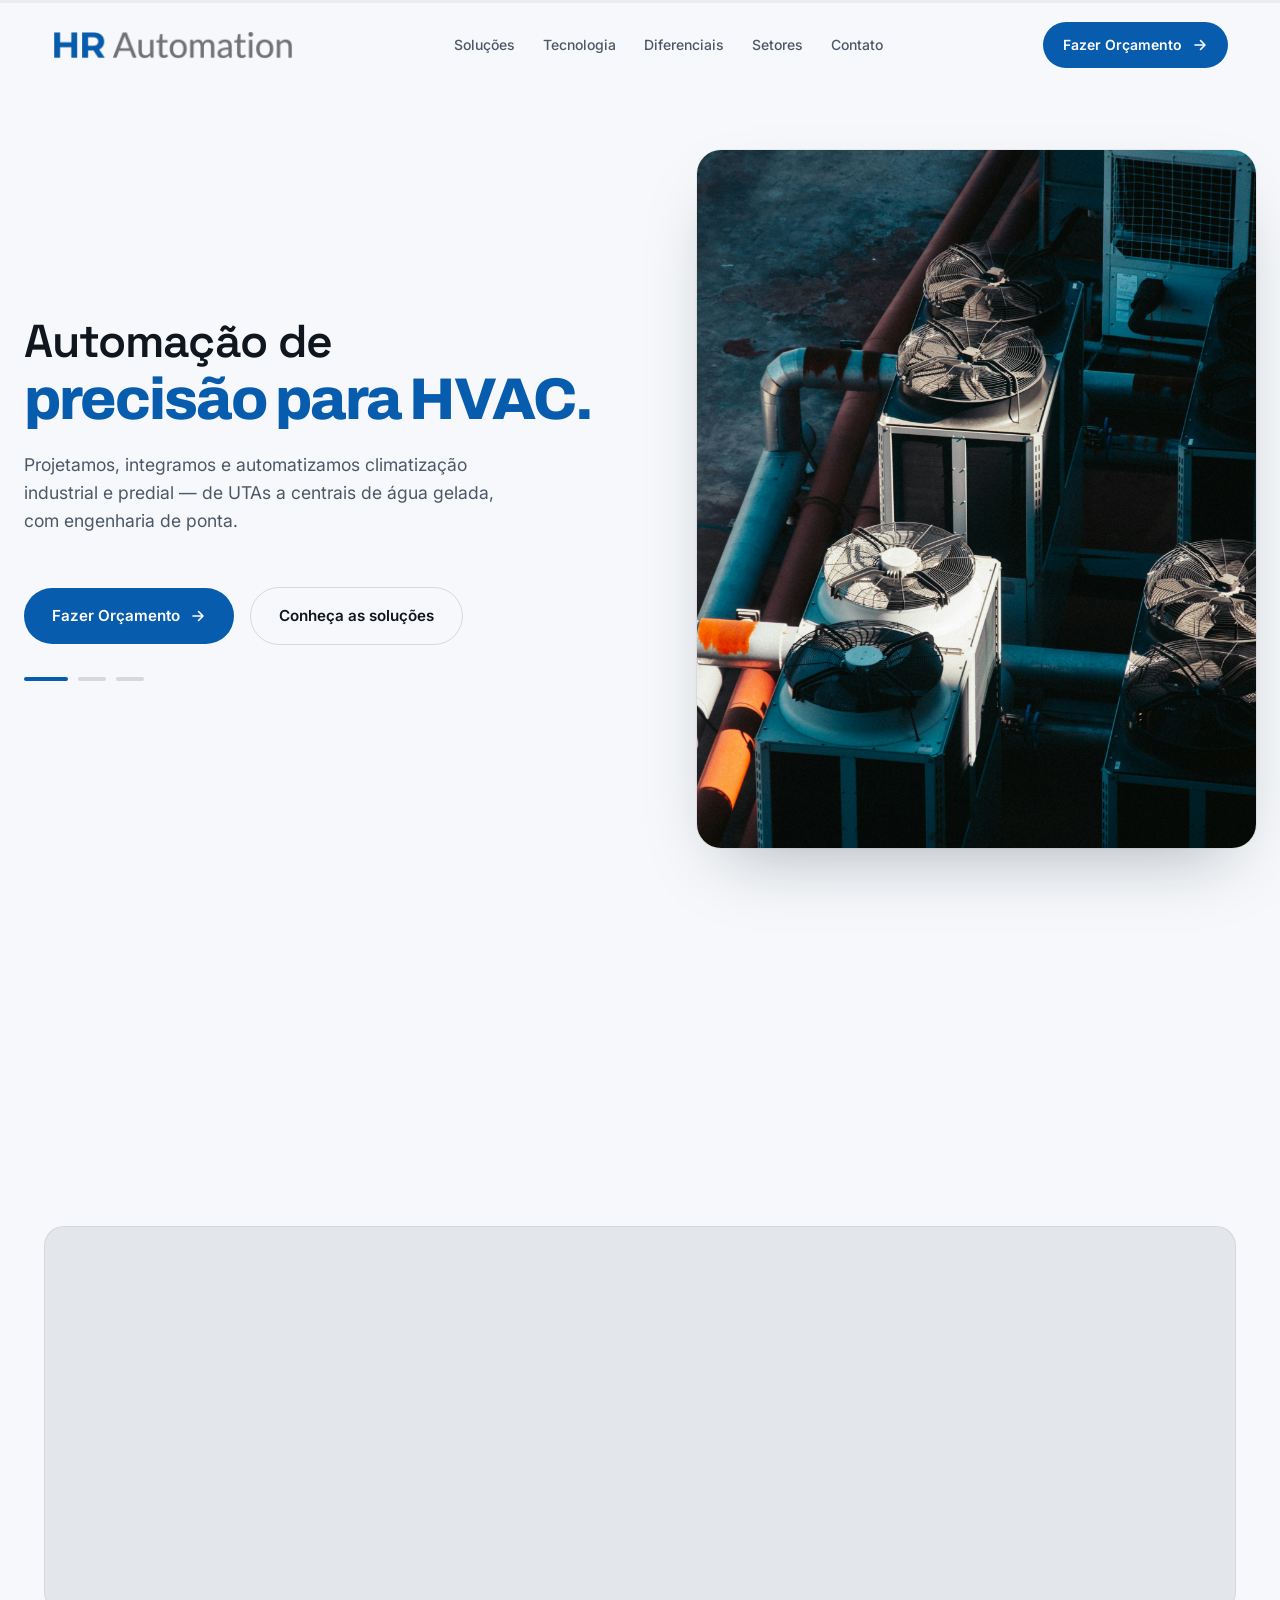
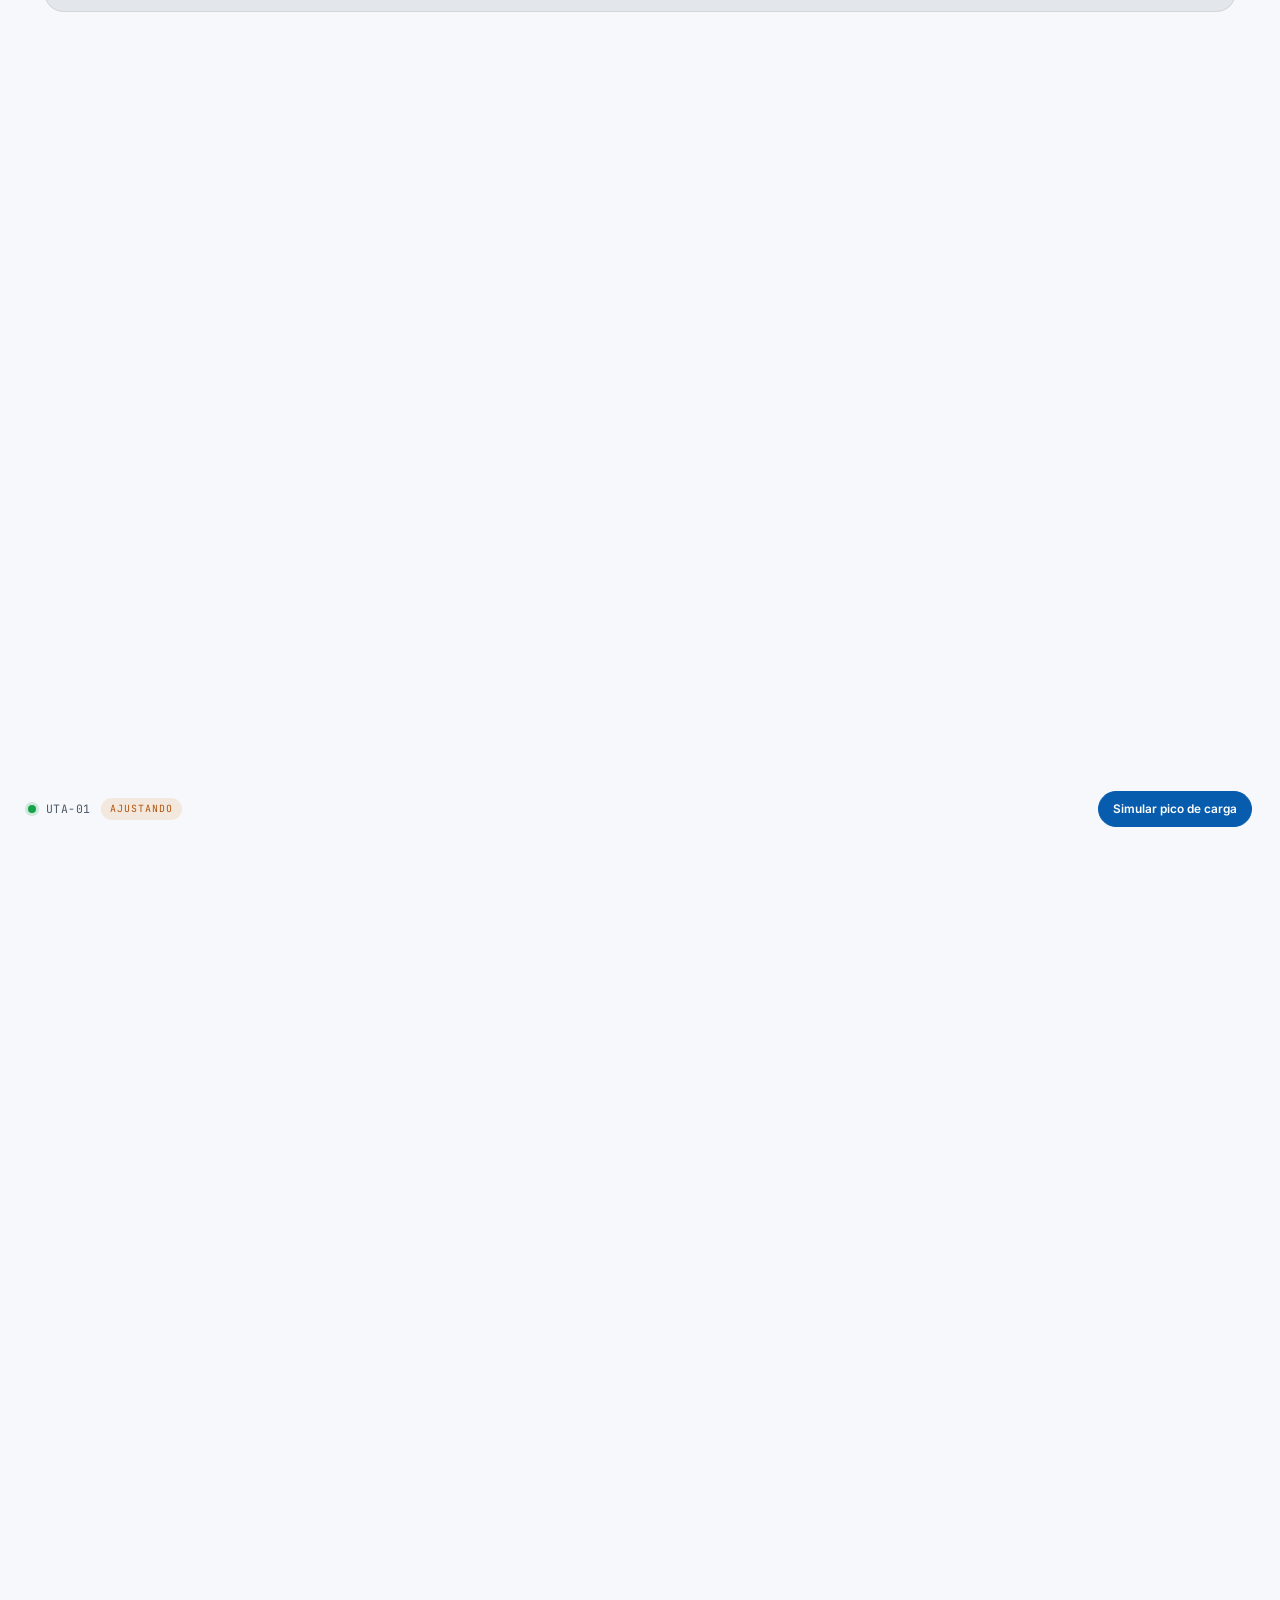
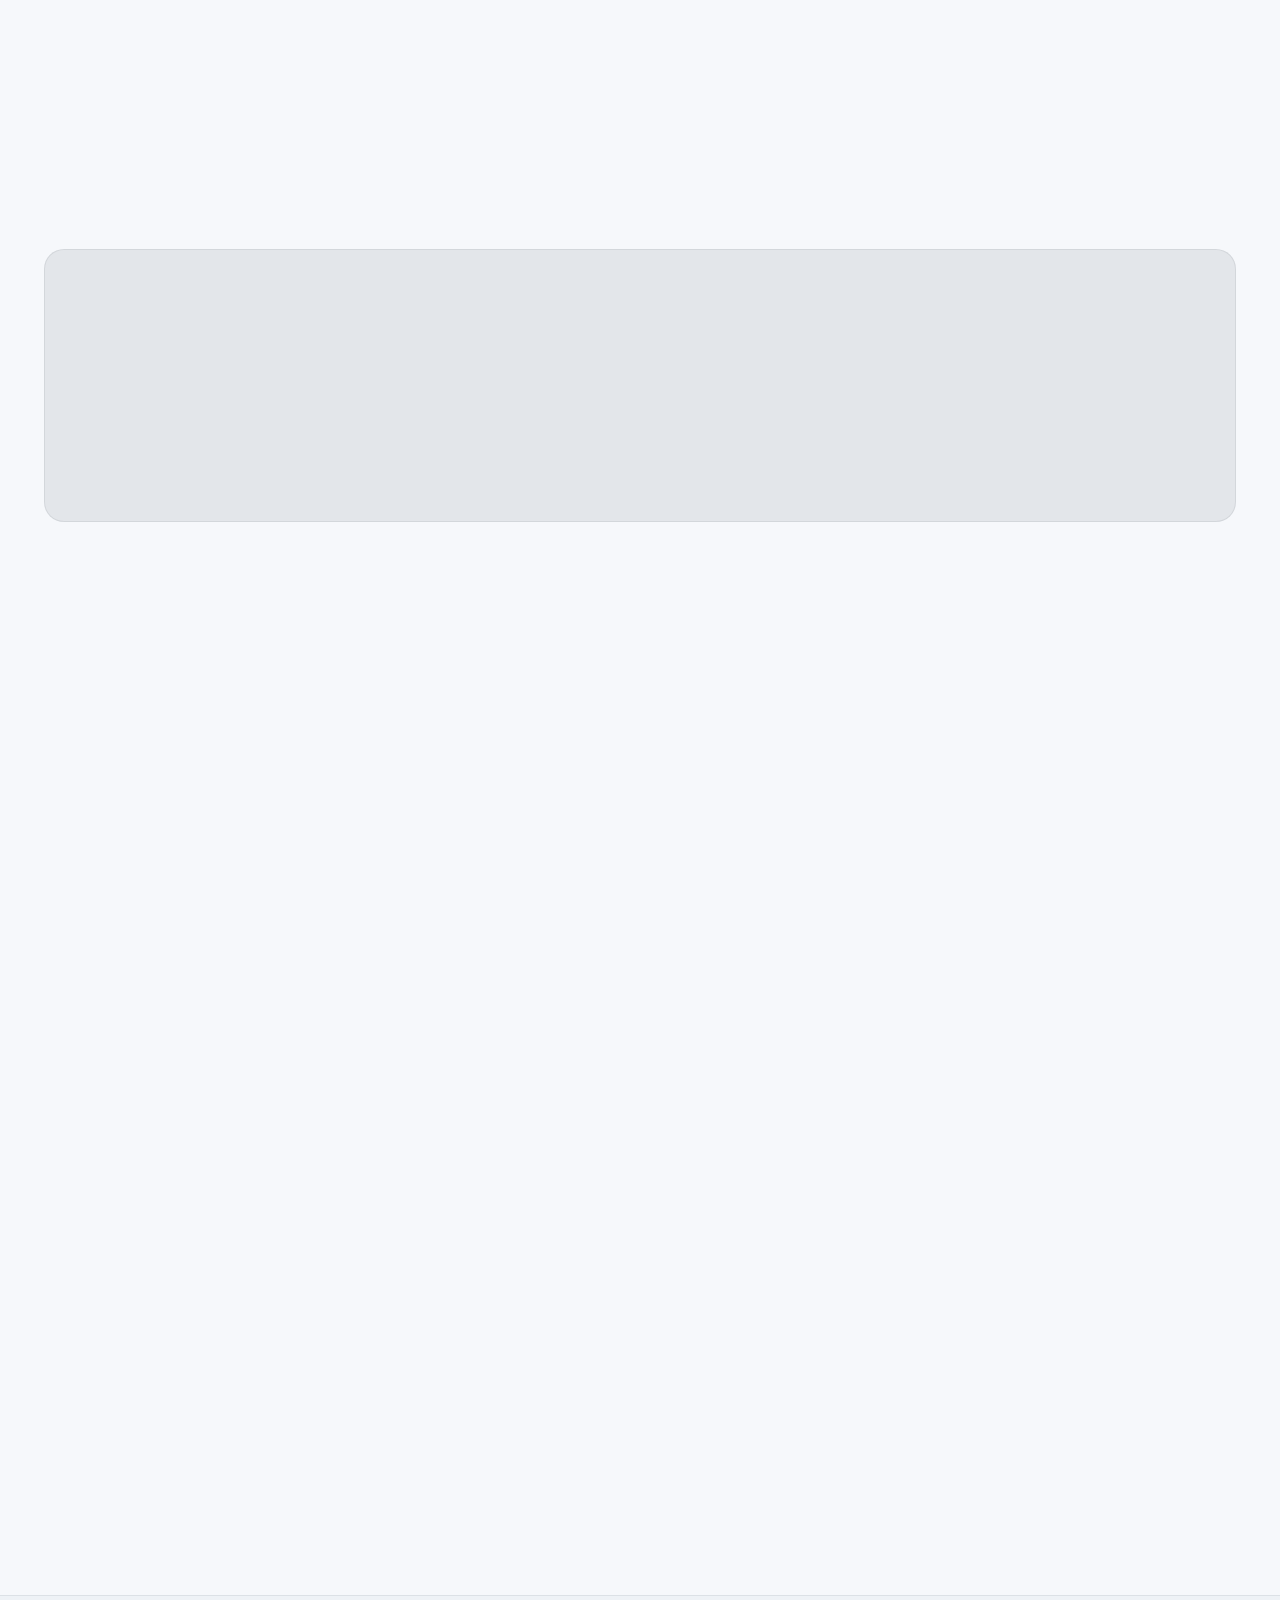
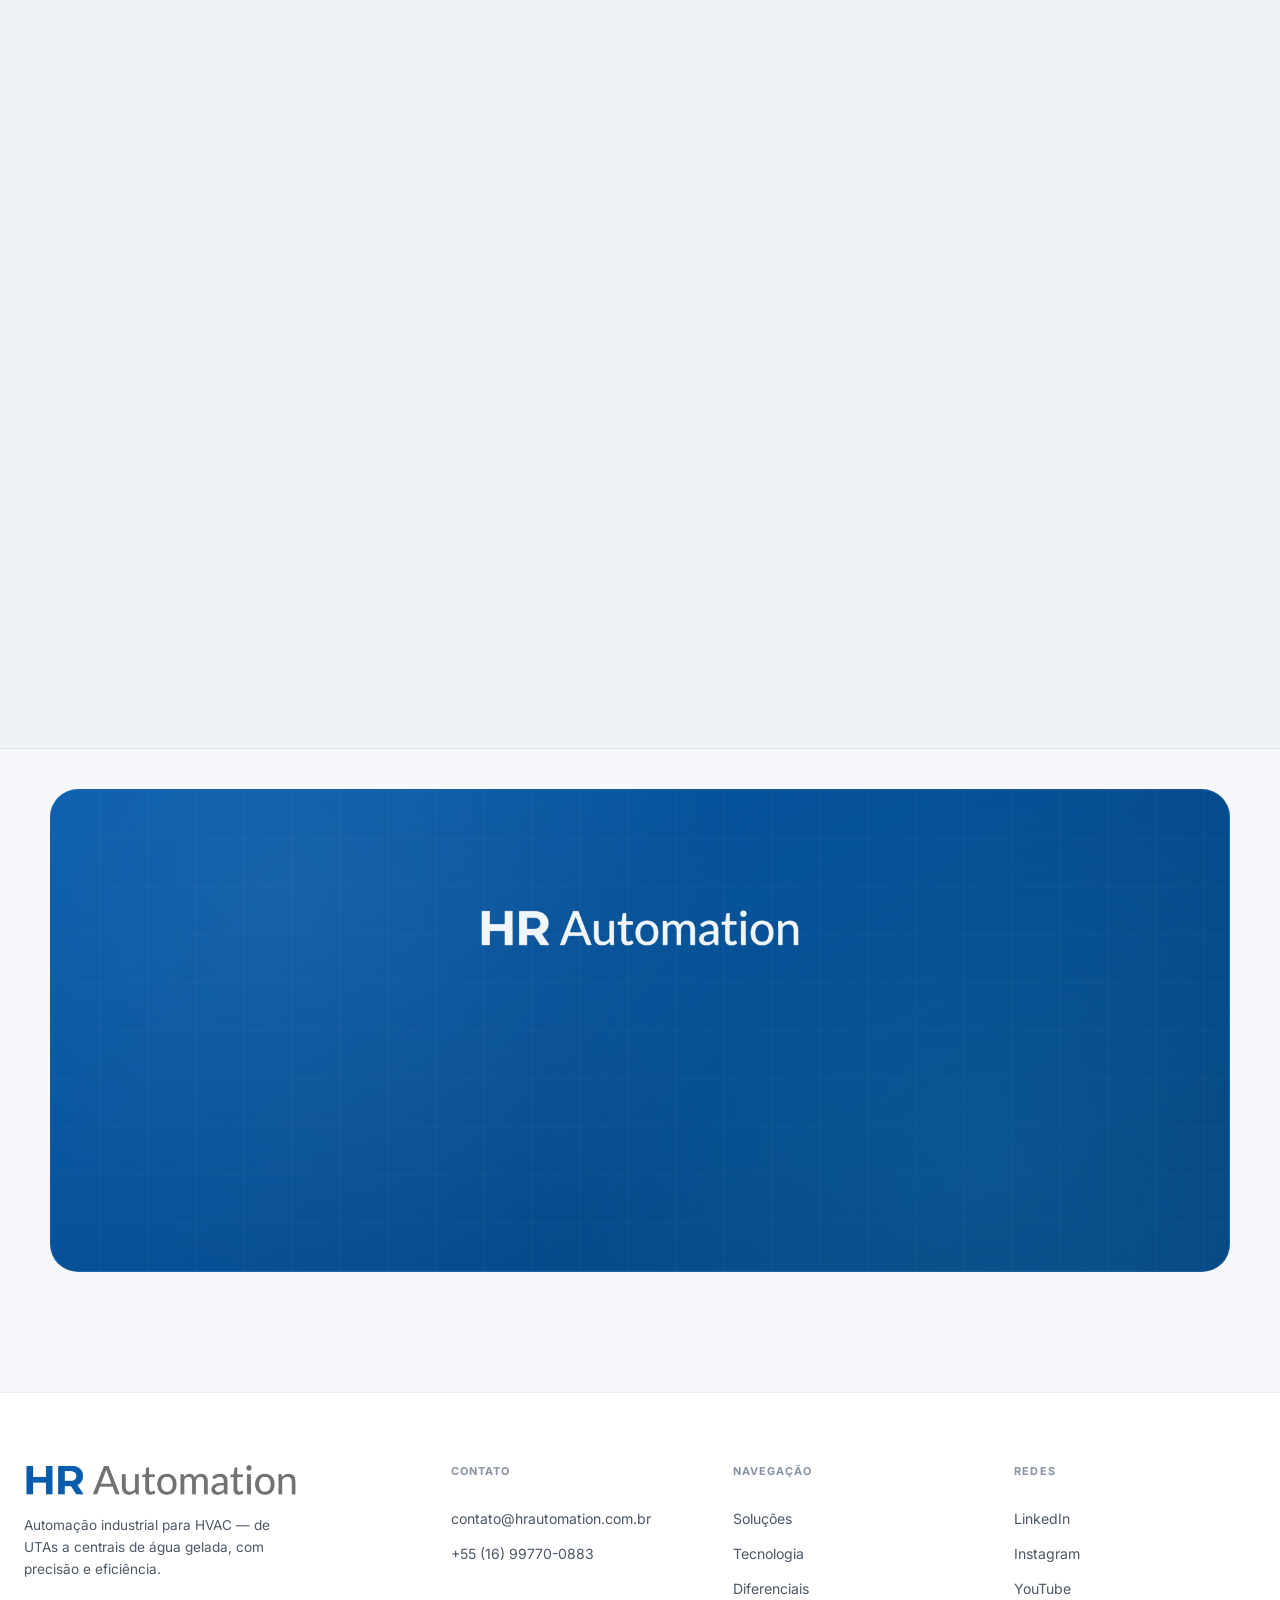
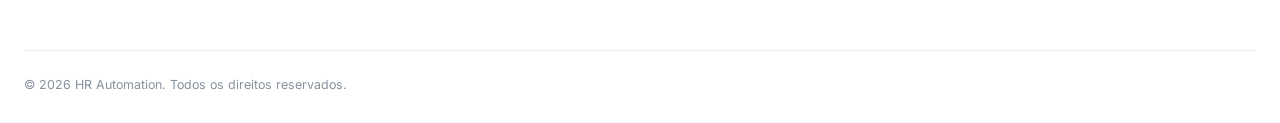
==== commit 10b2537a: "Visual mais limpo, logo maior e telefone real - Remove a seção "Escala e confiança", a faixa decorat" ====
--- a/index.html
+++ b/index.html
@@ -14,8 +14,6 @@
 </head>
 <body>
 
-<div class="noise-overlay" aria-hidden="true"></div>
-<div class="cursor-glow" aria-hidden="true"></div>
 
 <div class="progress-bar" aria-hidden="true"><div class="progress-bar__fill" id="scrollProgress"></div></div>
 
@@ -23,15 +21,15 @@
 <header class="header" id="siteHeader">
   <div class="header__inner">
     <a href="#top" class="header__logo">
-      <img src="img/hr-logo.webp" alt="HR Automation">
+      <img src="img/logo-hr-automation.webp" alt="HR Automation">
     </a>
 
     <nav class="header__nav" id="siteNav">
-      <a href="#solucoes" class="nav-link"><span>01</span>Soluções</a>
-      <a href="#produto" class="nav-link"><span>02</span>Tecnologia</a>
-      <a href="#valores" class="nav-link"><span>03</span>Diferenciais</a>
-      <a href="#setores" class="nav-link"><span>04</span>Setores</a>
-      <a href="#contato" class="nav-link"><span>05</span>Contato</a>
+      <a href="#solucoes" class="nav-link">Soluções</a>
+      <a href="#produto" class="nav-link">Tecnologia</a>
+      <a href="#valores" class="nav-link">Diferenciais</a>
+      <a href="#setores" class="nav-link">Setores</a>
+      <a href="#contato" class="nav-link">Contato</a>
     </nav>
 
     <div class="header__actions">
@@ -50,16 +48,9 @@
 
 <!-- ===================== HERO ===================== -->
 <section class="hero" id="top">
-  <div class="hero__grid" aria-hidden="true"></div>
-  <div class="hero__glow hero__glow--1" aria-hidden="true"></div>
-  <div class="hero__glow hero__glow--2" aria-hidden="true"></div>
 
   <div class="hero__inner">
     <div class="hero__content">
-      <div class="reveal-up hero__eyebrow">
-        <span class="status-dot"></span>
-        <span class="mono">AUTOMAÇÃO INDUSTRIAL PARA HVAC</span>
-      </div>
 
       <div class="hero__slides" id="heroSlides">
         <div class="hero__slide is-active" data-slide="0">
@@ -120,87 +111,52 @@
         <img class="hero__photo is-active" data-slide="0" src="img/hvac-rooftop-units.jpg" alt="Unidades condensadoras HVAC instaladas em cobertura industrial">
         <img class="hero__photo" data-slide="1" src="img/hvac-chiller-room.jpg" alt="Casa de máquinas com chillers e tubulações de precisão">
         <img class="hero__photo" data-slide="2" src="img/hvac-control-panel.jpg" alt="Sala de controle e supervisório de sistemas HVAC">
-        <span class="hero__photo-badge">
-          <span class="status-dot"></span>
-          <span>
-            <strong>HR Automation</strong>
-            <em>Engenharia em campo, 24/7</em>
-          </span>
         </span>
       </div>
-      <div class="hero__photo-glow" aria-hidden="true"></div>
-    </div>
-  </div>
-
-  <a href="#produto" class="hero__scroll-cue" aria-label="Rolar para baixo">
-    <span class="mono">SCROLL</span>
-    <span class="scroll-cue__line"><span class="scroll-cue__dot"></span></span>
-  </a>
-</section>
-
-<!-- ===================== MARQUEE (textura) ===================== -->
-<section class="marquee" aria-hidden="true">
-  <div class="marquee__track">
-    <span>PAINÉIS ELÉTRICOS</span><span class="dot">◆</span>
-    <span>CONTROLE DE UTAs &amp; CHILLERS</span><span class="dot">◆</span>
-    <span>BMS &amp; SUPERVISÓRIO</span><span class="dot">◆</span>
-    <span>INTEGRAÇÃO IoT</span><span class="dot">◆</span>
-    <span>RETROFIT DE HVAC</span><span class="dot">◆</span>
-    <span>MANUTENÇÃO PREDITIVA</span><span class="dot">◆</span>
-    <span>PAINÉIS ELÉTRICOS</span><span class="dot">◆</span>
-    <span>CONTROLE DE UTAs &amp; CHILLERS</span><span class="dot">◆</span>
-    <span>BMS &amp; SUPERVISÓRIO</span><span class="dot">◆</span>
-    <span>INTEGRAÇÃO IoT</span><span class="dot">◆</span>
-    <span>RETROFIT DE HVAC</span><span class="dot">◆</span>
-    <span>MANUTENÇÃO PREDITIVA</span><span class="dot">◆</span>
-  </div>
-</section>
+    </div>
+  </div>
+
+</section>
+
 
 <!-- ===================== SOLUÇÕES (grade) ===================== -->
 <section class="solutions" id="solucoes">
   <div class="solutions__head">
-    <span class="tag reveal-up">/// O QUE FAZEMOS</span>
     <h2 class="section-title reveal-up">Soluções completas<br><span>para engenharia HVAC.</span></h2>
   </div>
 
   <div class="solutions__grid">
     <article class="solution-card reveal-up">
-      <span class="solution-card__index mono">01</span>
       <h3>Painéis Elétricos</h3>
       <p>Painéis sob medida, projetados e montados para suportar operação contínua.</p>
       <a href="#orcamento" class="solution-card__link">Saiba mais<svg width="14" height="14" viewBox="0 0 16 16" fill="none"><path d="M3 8H13M13 8L8.5 3.5M13 8L8.5 12.5" stroke="currentColor" stroke-width="1.6" stroke-linecap="round" stroke-linejoin="round"/></svg></a>
     </article>
 
     <article class="solution-card reveal-up">
-      <span class="solution-card__index mono">02</span>
       <h3>Controle de UTAs &amp; Chillers</h3>
       <p>Automação completa de unidades de tratamento de ar e chillers, do sensor ao supervisório.</p>
       <a href="#orcamento" class="solution-card__link">Saiba mais<svg width="14" height="14" viewBox="0 0 16 16" fill="none"><path d="M3 8H13M13 8L8.5 3.5M13 8L8.5 12.5" stroke="currentColor" stroke-width="1.6" stroke-linecap="round" stroke-linejoin="round"/></svg></a>
     </article>
 
     <article class="solution-card reveal-up">
-      <span class="solution-card__index mono">03</span>
       <h3>BMS &amp; Supervisório</h3>
       <p>Integração com sistemas prediais via protocolos abertos, como BACnet e Modbus.</p>
       <a href="#orcamento" class="solution-card__link">Saiba mais<svg width="14" height="14" viewBox="0 0 16 16" fill="none"><path d="M3 8H13M13 8L8.5 3.5M13 8L8.5 12.5" stroke="currentColor" stroke-width="1.6" stroke-linecap="round" stroke-linejoin="round"/></svg></a>
     </article>
 
     <article class="solution-card reveal-up">
-      <span class="solution-card__index mono">04</span>
       <h3>Integração IoT</h3>
       <p>Monitoramento remoto e alertas em tempo real, de qualquer lugar.</p>
       <a href="#orcamento" class="solution-card__link">Saiba mais<svg width="14" height="14" viewBox="0 0 16 16" fill="none"><path d="M3 8H13M13 8L8.5 3.5M13 8L8.5 12.5" stroke="currentColor" stroke-width="1.6" stroke-linecap="round" stroke-linejoin="round"/></svg></a>
     </article>
 
     <article class="solution-card reveal-up">
-      <span class="solution-card__index mono">05</span>
       <h3>Retrofit de HVAC</h3>
       <p>Modernizamos sistemas legados sem parar a operação da sua planta.</p>
       <a href="#orcamento" class="solution-card__link">Saiba mais<svg width="14" height="14" viewBox="0 0 16 16" fill="none"><path d="M3 8H13M13 8L8.5 3.5M13 8L8.5 12.5" stroke="currentColor" stroke-width="1.6" stroke-linecap="round" stroke-linejoin="round"/></svg></a>
     </article>
 
     <article class="solution-card reveal-up">
-      <span class="solution-card__index mono">06</span>
       <h3>Manutenção Preditiva</h3>
       <p>Sensores e análise de dados antecipam falhas antes que elas aconteçam.</p>
       <a href="#orcamento" class="solution-card__link">Saiba mais<svg width="14" height="14" viewBox="0 0 16 16" fill="none"><path d="M3 8H13M13 8L8.5 3.5M13 8L8.5 12.5" stroke="currentColor" stroke-width="1.6" stroke-linecap="round" stroke-linejoin="round"/></svg></a>
@@ -208,40 +164,10 @@
   </div>
 </section>
 
-<!-- ===================== ESCALA (número grande) ===================== -->
-<section class="growth">
-  <div class="growth__inner">
-    <span class="tag reveal-up">/// ESCALA E CONFIANÇA</span>
-
-    <div class="growth__figure reveal-up">
-      <span class="growth__number"><span data-count="480">0</span><span class="growth__suffix">+</span></span>
-      <div class="growth__copy">
-        <h2>Projetos de automação<br>HVAC entregues.</h2>
-        <p>De pequenas climatizações comerciais a centrais de água gelada de grande porte — nossa engenharia já esteve em campo em todo o Brasil.</p>
-      </div>
-    </div>
-
-    <div class="growth__stats reveal-up">
-      <div class="growth__stat">
-        <span><span data-count="12">0</span><span class="growth__suffix">+</span></span>
-        <p>Anos de mercado</p>
-      </div>
-      <div class="growth__stat">
-        <span><span data-count="99">0</span><span class="growth__suffix">.8%</span></span>
-        <p>Uptime em campo</p>
-      </div>
-      <div class="growth__stat">
-        <span><span data-count="6">0</span><span class="growth__suffix">+</span></span>
-        <p>Setores atendidos</p>
-      </div>
-    </div>
-  </div>
-</section>
 
 <!-- ===================== UTA 3D + IHM (simulação JS, modelo em models/uta.glb) ===================== -->
 <section class="live" id="produto">
   <div class="live__intro">
-    <span class="tag reveal-up">/// UTA 3D + IHM</span>
     <h2 class="section-title reveal-up">A máquina e a IHM,<br><span>funcionando juntas.</span></h2>
     <p class="reveal-up">
       Uma UTA modelada em 3D e simulada em tempo real. Opere pelo terminal logo abaixo:
@@ -298,7 +224,6 @@
 
     <div class="pgd-wrap__copy">
       <div class="pgd-wrap__intro">
-      <span class="tag reveal-up">/// TERMINAL DE CAMPO</span>
       <h3 class="section-title reveal-up">Opere pela IHM,<br><span>como no quadro.</span></h3>
       <p class="reveal-up">
         A mesma UTA, agora pelo terminal que vai na porta do painel. As telas seguem um
@@ -324,7 +249,6 @@
 <!-- ===================== VALORES / DIFERENCIAIS ===================== -->
 <section class="values" id="valores">
   <div class="values__head">
-    <span class="tag reveal-up">/// POR QUE A HR AUTOMATION</span>
     <h2 class="section-title reveal-up">Engenharia que sustenta<br><span>o seu conforto térmico.</span></h2>
   </div>
 
@@ -335,7 +259,6 @@
       </div>
       <h3>Alta Tecnologia</h3>
       <p>Controladores e softwares de última geração, compatíveis com os principais protocolos de HVAC/BMS do mercado.</p>
-      <span class="value-card__index mono">/ 01</span>
     </article>
 
     <article class="value-card reveal-up">
@@ -344,7 +267,6 @@
       </div>
       <h3>Precisão</h3>
       <p>Cada painel, cada ponto de controle e cada conexão são calibrados para tolerância zero a falhas.</p>
-      <span class="value-card__index mono">/ 02</span>
     </article>
 
     <article class="value-card reveal-up">
@@ -353,7 +275,6 @@
       </div>
       <h3>Eficiência</h3>
       <p>Processos otimizados que reduzem consumo energético e aumentam a disponibilidade do sistema.</p>
-      <span class="value-card__index mono">/ 03</span>
     </article>
 
     <article class="value-card reveal-up">
@@ -362,7 +283,6 @@
       </div>
       <h3>Confiabilidade</h3>
       <p>Suporte técnico contínuo e monitoramento remoto para garantir que sua climatização nunca pare.</p>
-      <span class="value-card__index mono">/ 04</span>
     </article>
   </div>
 </section>
@@ -370,7 +290,6 @@
 <!-- ===================== SETORES ATENDIDOS ===================== -->
 <section class="sectors" id="setores">
   <div class="sectors__head">
-    <span class="tag reveal-up">/// ONDE ATUAMOS</span>
     <h2 class="section-title reveal-up">Setores que confiam<br><span>na nossa engenharia.</span></h2>
     <p class="reveal-up">Da planta industrial ao data center — automação HVAC sob medida para cada operação.</p>
   </div>
@@ -435,7 +354,6 @@
 <!-- ===================== MARCAS PARCEIRAS ===================== -->
 <section class="brands-band" id="marcas">
   <div class="brands-band__head reveal-up">
-    <span class="tag">/// ECOSSISTEMA HVAC</span>
     <h2 class="section-title">Integramos as principais<br><span>marcas do mercado.</span></h2>
     <p>Toque em uma marca para ver o que ela faz — e como ela entra nos nossos projetos.</p>
   </div>
@@ -537,7 +455,7 @@
 <section class="cta-banner" id="orcamento">
   <div class="cta-banner__grid" aria-hidden="true"></div>
   <div class="cta-banner__content">
-    <span class="tag tag--light reveal-up">/// VAMOS CLIMATIZAR JUNTOS</span>
+    <img src="img/logo-hr-automation-branco.webp" alt="HR Automation" class="cta-banner__logo reveal-up">
     <h2 class="section-title section-title--light reveal-up">Pronto para elevar o nível<br><span>da sua climatização?</span></h2>
     <p class="reveal-up">Fale com nossos engenheiros e receba uma proposta técnica personalizada.</p>
     <a href="#contato" class="btn btn--light btn--lg magnetic reveal-up">
@@ -553,25 +471,25 @@
 <footer class="footer" id="contato">
   <div class="footer__top">
     <div class="footer__brand">
-      <img src="img/hr-logo.webp" alt="HR Automation" class="footer__logo">
+      <img src="img/logo-hr-automation.webp" alt="HR Automation" class="footer__logo">
       <p>Automação industrial para HVAC — de UTAs a centrais de água gelada, com precisão e eficiência.</p>
     </div>
 
     <div class="footer__col">
-      <h4 class="mono">CONTATO</h4>
+      <h4>CONTATO</h4>
       <a href="mailto:contato@hrautomation.com.br">contato@hrautomation.com.br</a>
-      <a href="tel:+550000000000">+55 (00) 0000-0000</a>
+      <a href="tel:+5516997700883">+55 (16) 99770-0883</a>
     </div>
 
     <div class="footer__col">
-      <h4 class="mono">NAVEGAÇÃO</h4>
+      <h4>NAVEGAÇÃO</h4>
       <a href="#solucoes">Soluções</a>
       <a href="#produto">Tecnologia</a>
       <a href="#valores">Diferenciais</a>
     </div>
 
     <div class="footer__col">
-      <h4 class="mono">REDES</h4>
+      <h4>REDES</h4>
       <a href="#">LinkedIn</a>
       <a href="#">Instagram</a>
       <a href="#">YouTube</a>
@@ -580,7 +498,6 @@
 
   <div class="footer__bottom">
     <span>© <span id="year"></span> HR Automation. Todos os direitos reservados.</span>
-    <span class="mono status-dot-wrap"><span class="status-dot"></span> SISTEMAS OPERACIONAIS</span>
   </div>
 </footer>
 
--- a/css/style.css
+++ b/css/style.css
@@ -107,7 +107,9 @@
   max-width: var(--container); margin:0 auto; padding: 0 32px;
   display:flex; align-items:center; justify-content:space-between; gap: 24px;
 }
-.header__logo img{ height: 26px; width:auto; transition: transform .3s var(--ease); }
+.header__logo{ display:flex; align-items:center; flex-shrink:0; }
+.header__logo img{ height: 34px; width:auto; transition: height .4s var(--ease), transform .3s var(--ease); }
+.header.scrolled .header__logo img{ height: 30px; }
 @media (hover: hover) and (pointer: fine) {
   .header__logo:hover img{ transform: scale(1.04); }
 }
@@ -263,11 +265,10 @@
 .hero__visual{ position:relative; width:100%; }
 .hero__photo-card{
   position:relative; z-index:1; aspect-ratio: 4/5; border-radius:24px; overflow:hidden;
-  box-shadow: 0 40px 90px -24px rgba(16,26,38,.35), 0 0 0 1px rgba(16,26,38,.05);
-  margin-bottom: 44px;
+  box-shadow: 0 30px 70px -30px rgba(16,26,38,.35), 0 0 0 1px rgba(16,26,38,.05);
 }
 .hero__photo{
-  position:absolute; inset:0; width:100%; height:100%; object-fit:cover;
+  position:absolute; inset:0; width:100%; height:100%; object-fit:cover; object-position: center;
   opacity:0; transition: opacity .8s var(--ease);
 }
 .hero__photo.is-active{ opacity:1; }
@@ -843,7 +844,7 @@
 .footer__top{
   max-width: var(--container); margin:0 auto 50px; display:grid; grid-template-columns: 1.6fr 1fr 1fr 1fr; gap:40px;
 }
-.footer__logo{ height:22px; margin-bottom:16px; }
+.footer__logo{ height:34px; width:auto; margin-bottom:18px; }
 .footer__brand p{ color: var(--text-dim); font-size:.85rem; max-width:280px; }
 .footer__col h4{ font-size:.68rem; color: var(--text-faint); margin:0 0 16px; letter-spacing:.1em; }
 .footer__col{ display:flex; flex-direction:column; gap:12px; }
@@ -872,7 +873,11 @@
 /* =========================================================
    RESPONSIVE — header / nav
    ========================================================= */
-@media (max-width: 900px){
+@media (max-width: 1280px){
+  .header__nav{ gap: 28px; }
+  .header__logo img{ height: 30px; }
+}
+@media (max-width: 1080px){
   .header__nav{
     position: fixed;
     top: 72px; left: 0; right: 0;
@@ -912,3 +917,14 @@
 
   .scroll-cue__dot{ opacity: 1; top: 20px; }
 }
+
+/* logo branco na faixa de orçamento */
+.cta-banner__logo{ display:block; height: 40px; width:auto; margin: 0 auto 28px; opacity:.95; }
+
+@media (max-width: 560px){
+  .header__logo img{ height: 24px; }
+  .header.scrolled .header__logo img{ height: 22px; }
+  .header__actions > .btn{ display:none; }
+  .footer__logo{ height: 28px; }
+  .cta-banner__logo{ height: 30px; }
+}
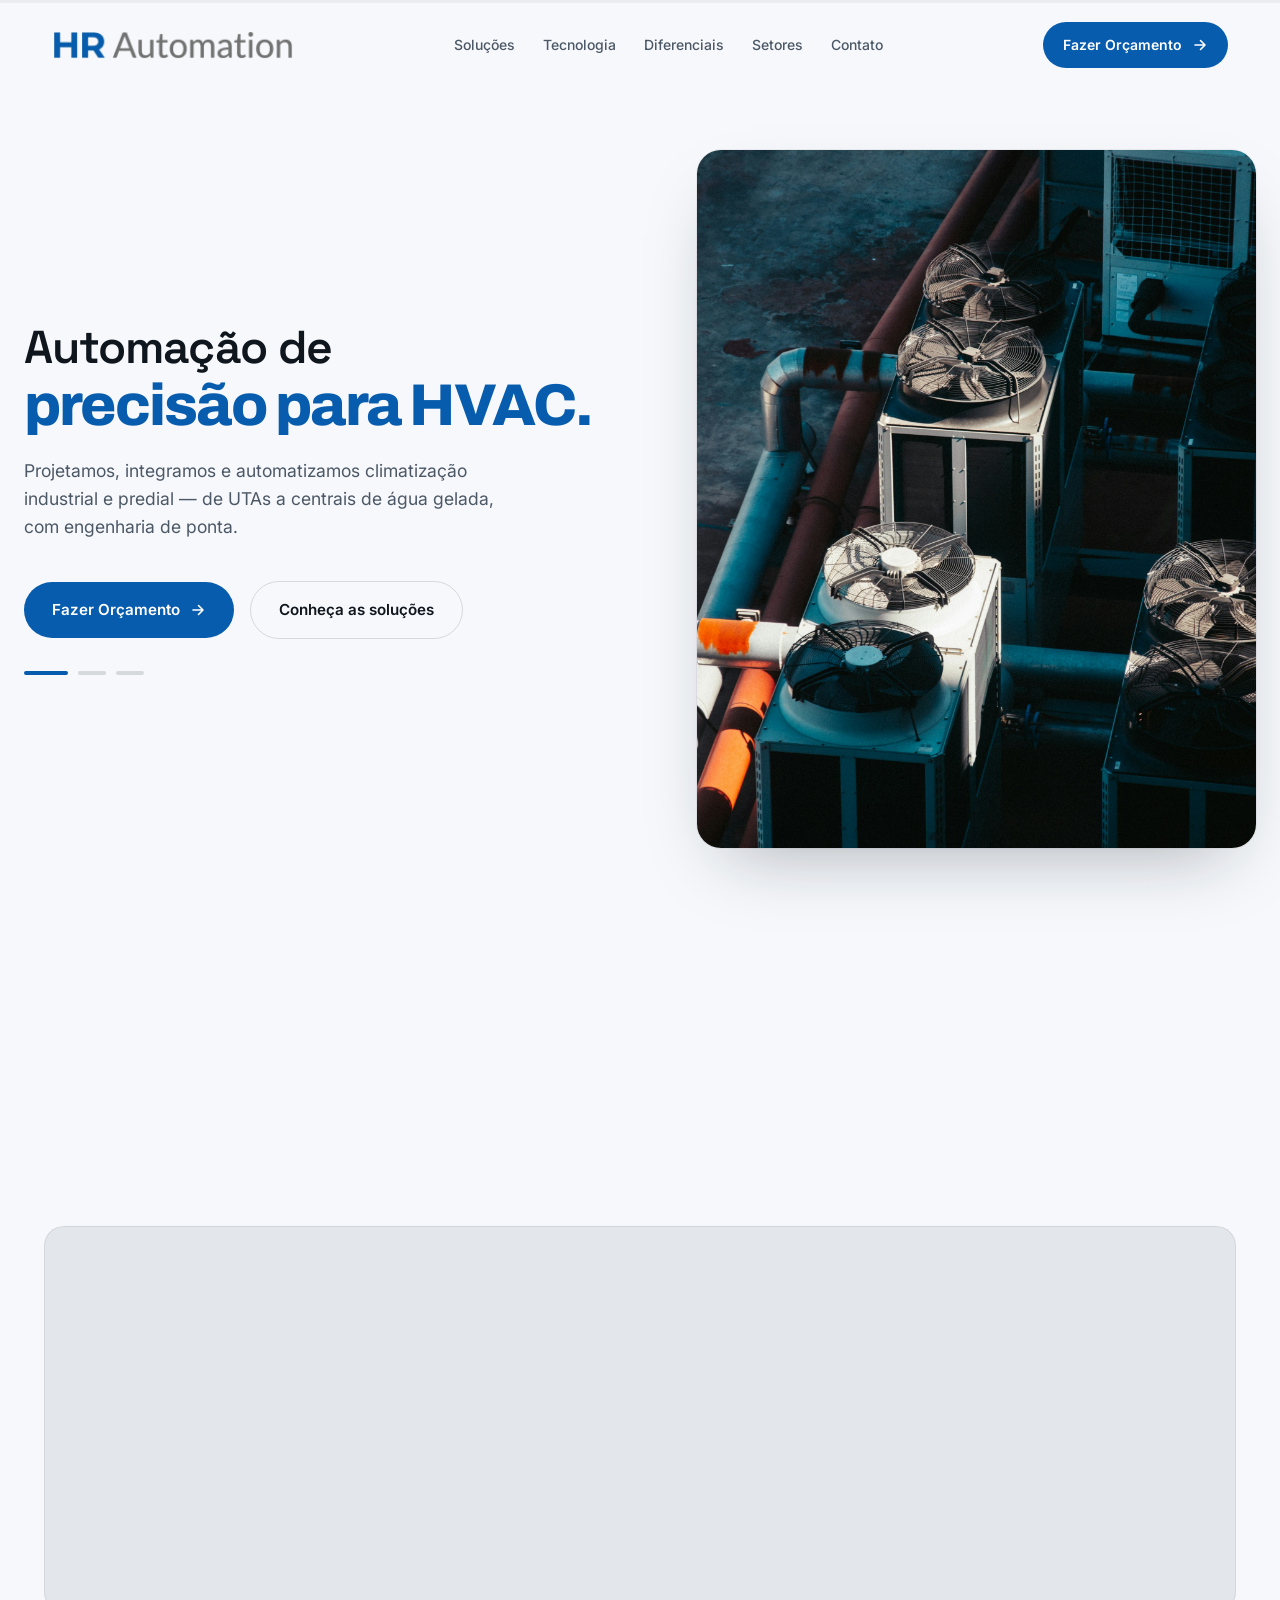
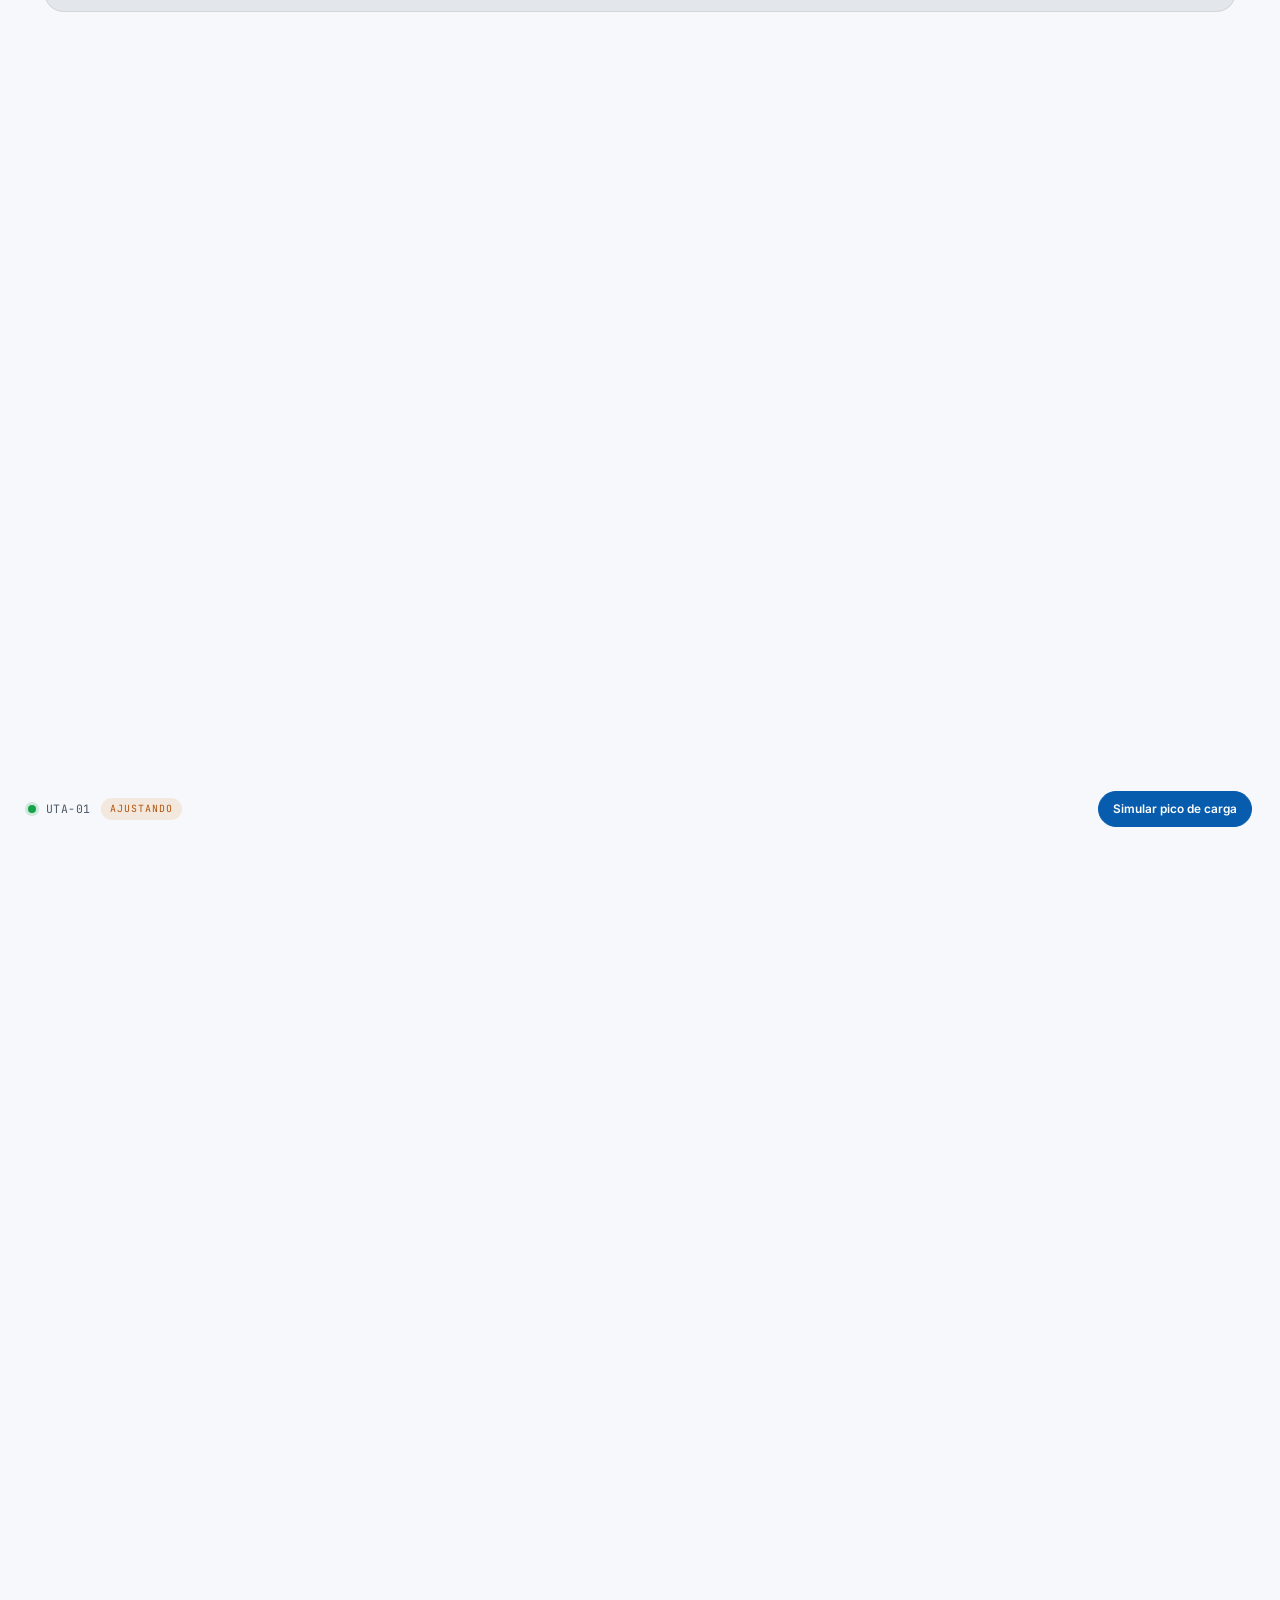
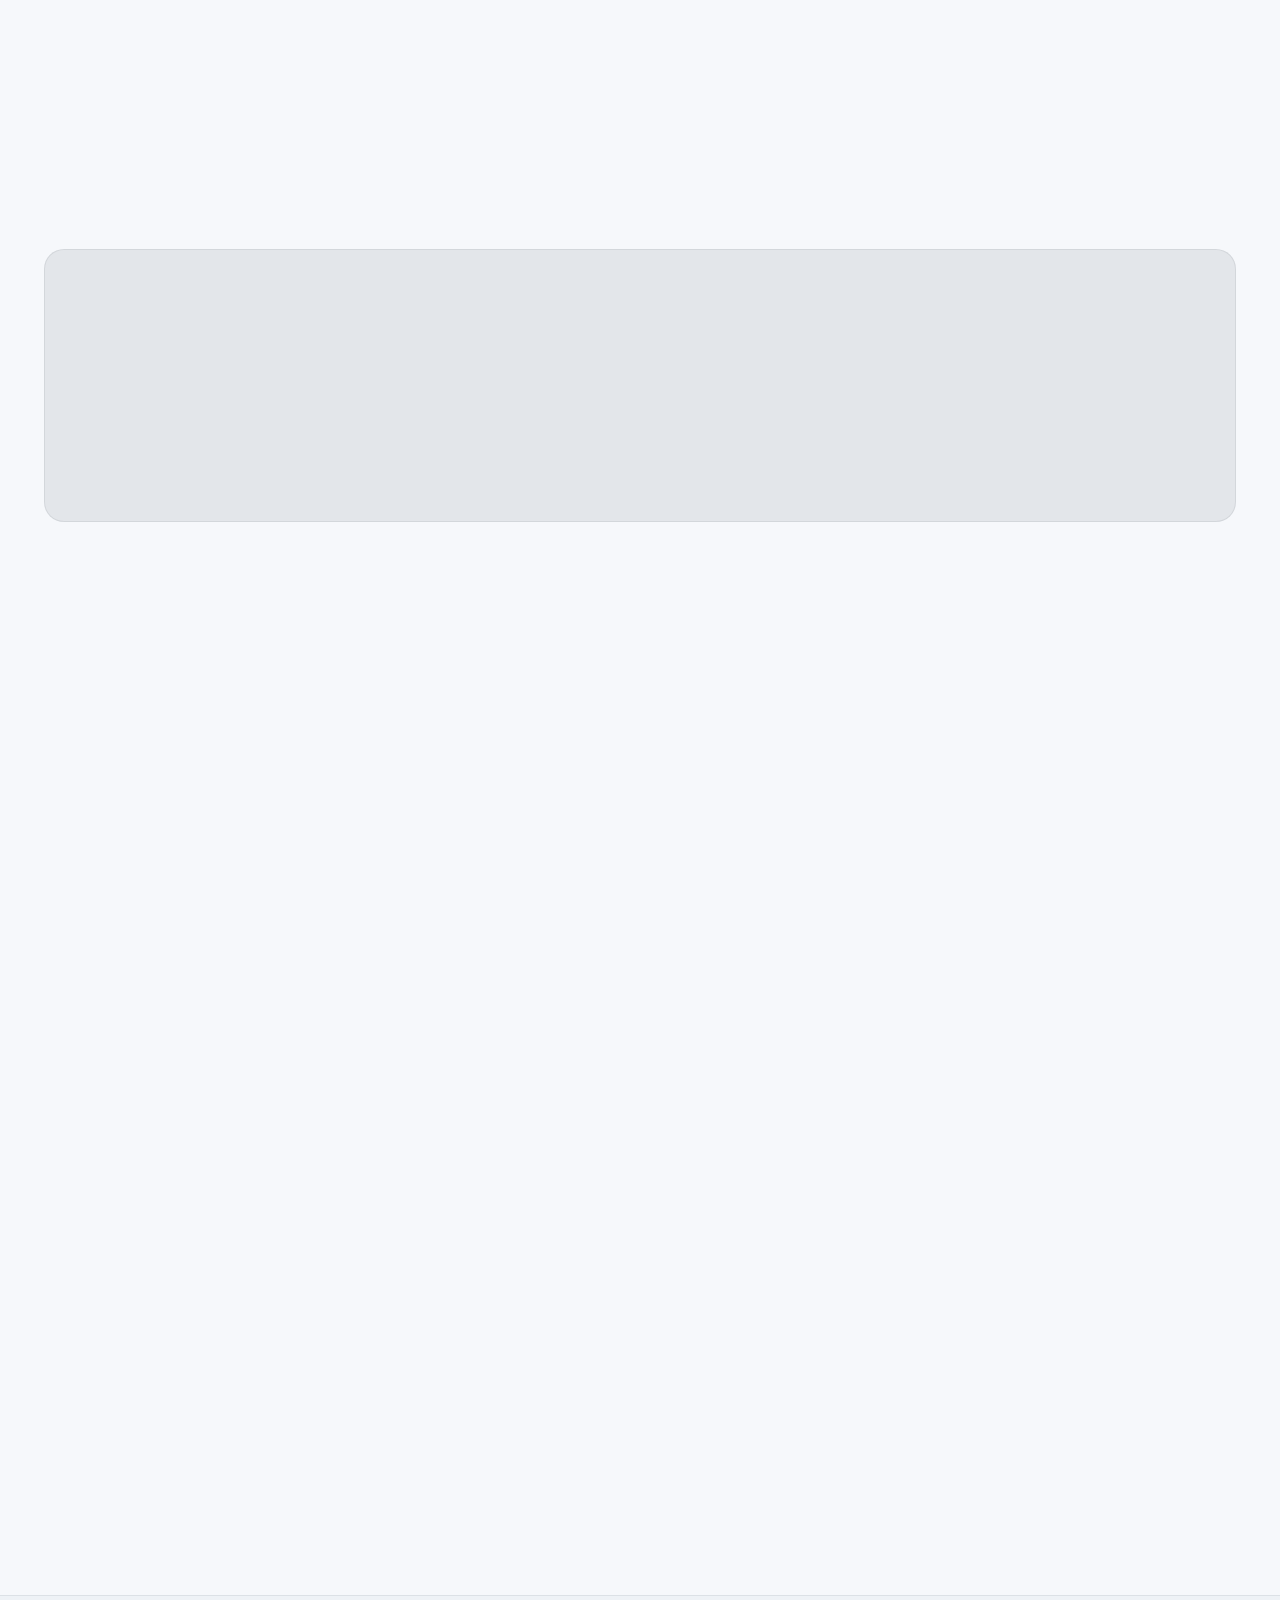
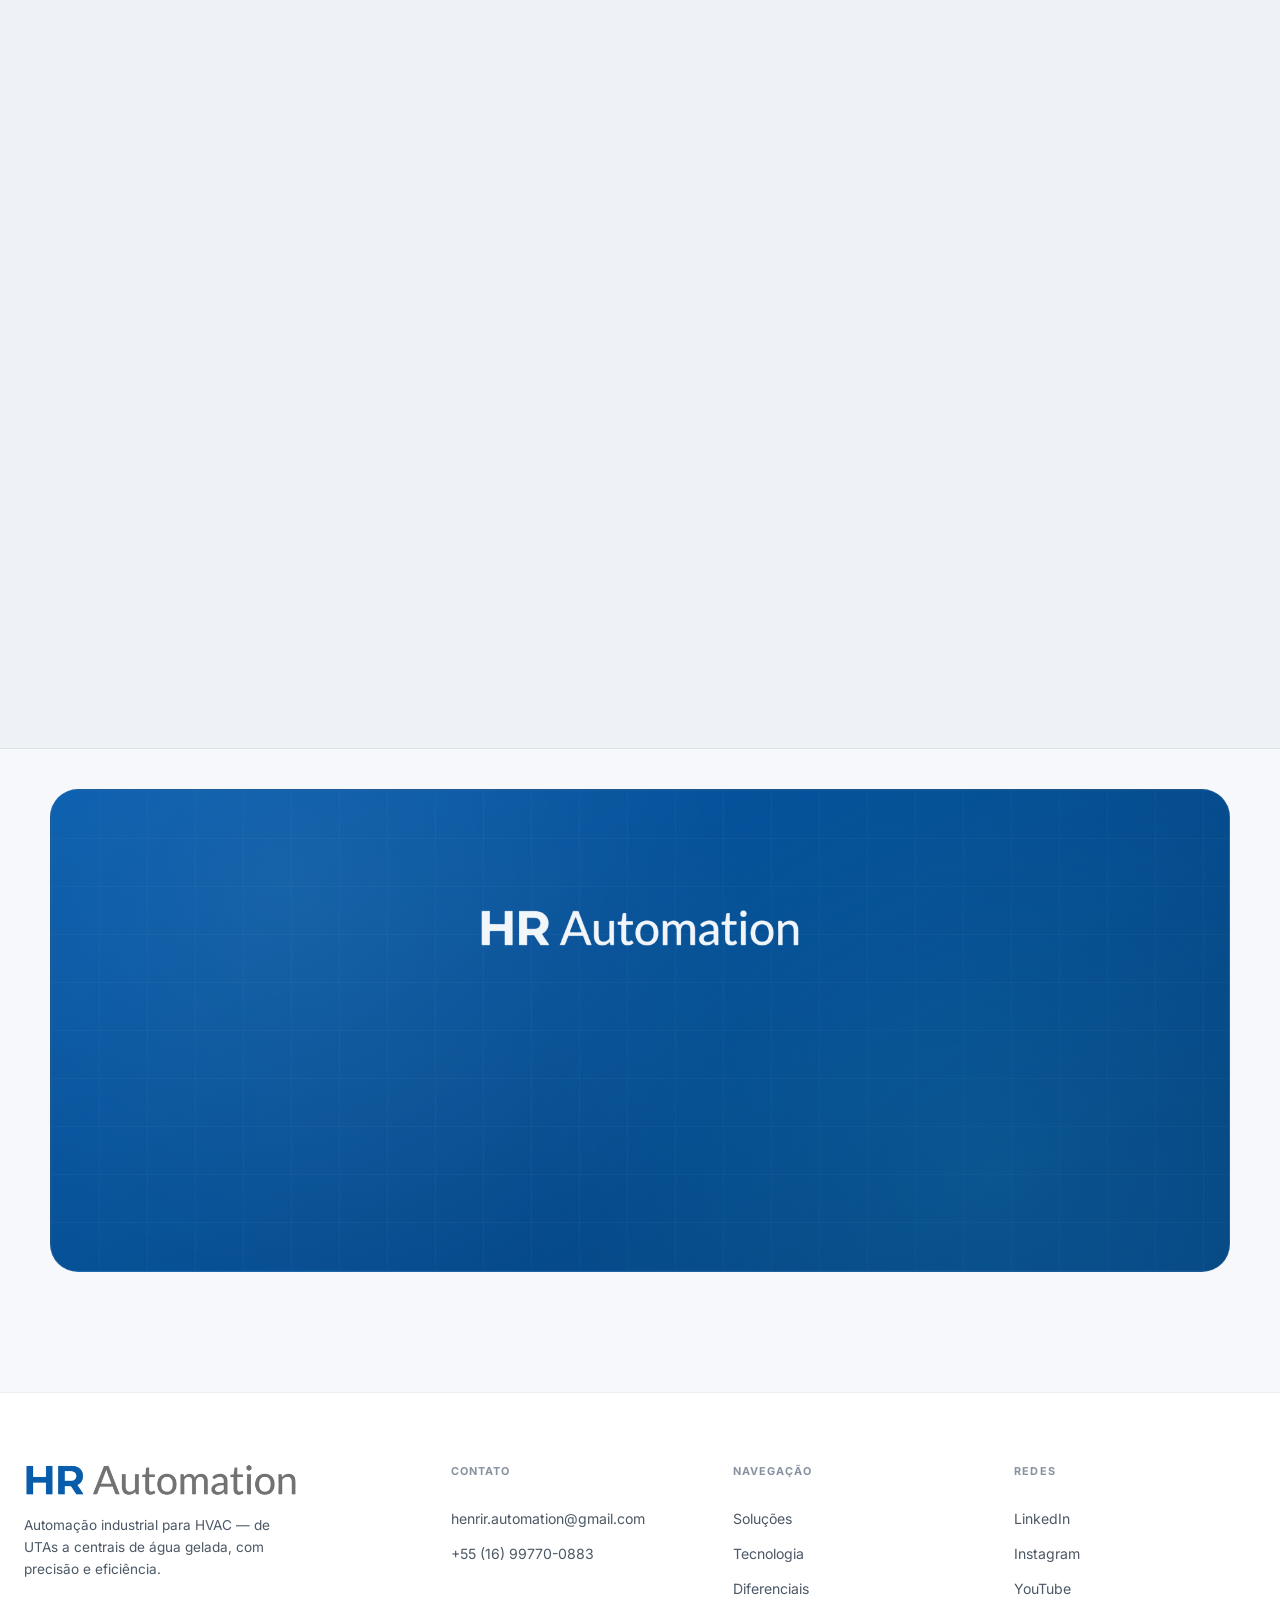
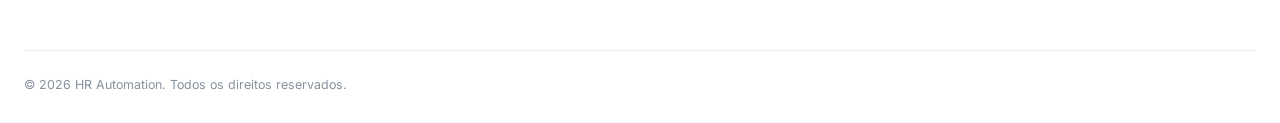
==== commit 88c1cee0: "Formulário de orçamento por e-mail, SEO "HR Automation" e ajustes de tela cheia - Formulário de orça" ====
--- a/index.html
+++ b/index.html
@@ -4,13 +4,74 @@
 <meta charset="UTF-8">
 <meta name="viewport" content="width=device-width, initial-scale=1.0">
 <title>HR Automation — Automação Industrial para HVAC</title>
-<meta name="description" content="Automação industrial especializada em HVAC: UTAs, chillers, centrais de água gelada e climatização predial com alta tecnologia, precisão e eficiência.">
+<meta name="description" content="HR Automation: automação industrial especializada em HVAC — UTAs, chillers, centrais de água gelada, painéis elétricos, BMS e supervisório. Solicite um orçamento.">
+<link rel="canonical" href="https://henri-rodrigues.github.io/hr-automation-site/">
+<meta name="application-name" content="HR Automation">
+<meta name="author" content="HR Automation">
+<meta name="theme-color" content="#075CAD">
+
+<!-- ícones -->
+<link rel="icon" type="image/png" sizes="48x48" href="img/favicon-48.png">
+<link rel="icon" type="image/png" sizes="192x192" href="img/favicon-192.png">
+<link rel="apple-touch-icon" href="img/apple-touch-icon.png">
+
+<!-- prévia do link (WhatsApp, LinkedIn, e-mail, Google) -->
+<meta property="og:type" content="website">
+<meta property="og:site_name" content="HR Automation">
+<meta property="og:title" content="HR Automation — Automação Industrial para HVAC">
+<meta property="og:description" content="Automação de UTAs, chillers e centrais de água gelada, painéis elétricos, BMS e supervisório.">
+<meta property="og:url" content="https://henri-rodrigues.github.io/hr-automation-site/">
+<meta property="og:image" content="https://henri-rodrigues.github.io/hr-automation-site/img/og-hr-automation.jpg">
+<meta property="og:image:width" content="1200">
+<meta property="og:image:height" content="630">
+<meta property="og:image:alt" content="HR Automation — UTA em casa de máquinas">
+<meta property="og:locale" content="pt_BR">
+<meta name="twitter:card" content="summary_large_image">
+<meta name="twitter:title" content="HR Automation — Automação Industrial para HVAC">
+<meta name="twitter:image" content="https://henri-rodrigues.github.io/hr-automation-site/img/og-hr-automation.jpg">
+
+<!-- dados estruturados: o Google entende que o site e a empresa se chamam "HR Automation" -->
+<script type="application/ld+json">
+{
+  "@context": "https://schema.org",
+  "@graph": [
+    {
+      "@type": "WebSite",
+      "@id": "https://henri-rodrigues.github.io/hr-automation-site/#website",
+      "name": "HR Automation",
+      "alternateName": ["HR Automação", "HR Automation HVAC"],
+      "url": "https://henri-rodrigues.github.io/hr-automation-site/",
+      "inLanguage": "pt-BR",
+      "publisher": { "@id": "https://henri-rodrigues.github.io/hr-automation-site/#org" }
+    },
+    {
+      "@type": "Organization",
+      "@id": "https://henri-rodrigues.github.io/hr-automation-site/#org",
+      "name": "HR Automation",
+      "url": "https://henri-rodrigues.github.io/hr-automation-site/",
+      "logo": "https://henri-rodrigues.github.io/hr-automation-site/img/favicon-512.png",
+      "image": "https://henri-rodrigues.github.io/hr-automation-site/img/og-hr-automation.jpg",
+      "description": "Automação industrial para HVAC: UTAs, chillers, centrais de água gelada, painéis elétricos, BMS e supervisório.",
+      "email": "henrir.automation@gmail.com",
+      "telephone": "+55-16-99770-0883",
+      "areaServed": "BR",
+      "contactPoint": {
+        "@type": "ContactPoint",
+        "contactType": "sales",
+        "telephone": "+55-16-99770-0883",
+        "email": "henrir.automation@gmail.com",
+        "availableLanguage": ["Portuguese"]
+      }
+    }
+  ]
+}
+</script>
 
 <link rel="preconnect" href="https://fonts.googleapis.com">
 <link rel="preconnect" href="https://fonts.gstatic.com" crossorigin>
 <link href="https://fonts.googleapis.com/css2?family=Space+Grotesk:wght@400;500;600;700&family=Inter:wght@400;500;600;700;800&family=Archivo:wght@700;800;900&family=JetBrains+Mono:wght@400;500&display=swap" rel="stylesheet">
 
-<link rel="stylesheet" href="css/style.css">
+<link rel="stylesheet" href="css/style.css?v=20260924161900">
 </head>
 <body>
 
@@ -477,7 +538,7 @@
 
     <div class="footer__col">
       <h4>CONTATO</h4>
-      <a href="mailto:contato@hrautomation.com.br">contato@hrautomation.com.br</a>
+      <a href="mailto:henrir.automation@gmail.com">henrir.automation@gmail.com</a>
       <a href="tel:+5516997700883">+55 (16) 99770-0883</a>
     </div>
 
@@ -501,17 +562,71 @@
   </div>
 </footer>
 
+<!-- ===================== FORMULÁRIO DE ORÇAMENTO (js/quote.js) ===================== -->
+<dialog class="quote-dialog" id="quoteDialog" aria-labelledby="quoteTitle">
+  <button type="button" class="quote-dialog__close" data-quote-close aria-label="Fechar">
+    <svg width="16" height="16" viewBox="0 0 16 16" fill="none" aria-hidden="true"><path d="M3.5 3.5l9 9M12.5 3.5l-9 9" stroke="currentColor" stroke-width="1.8" stroke-linecap="round"/></svg>
+  </button>
+
+  <form class="quote-form" id="quoteForm" novalidate>
+    <div class="quote-form__head">
+      <img src="img/logo-hr-automation.webp" alt="HR Automation" class="quote-form__logo">
+      <h2 id="quoteTitle">Solicitar orçamento</h2>
+      <p>Conte um pouco sobre o seu projeto. Respondemos pelo e-mail ou telefone informado.</p>
+    </div>
+
+    <div class="quote-form__grid">
+      <label class="field"><span>Nome *</span><input type="text" name="nome" autocomplete="name" required></label>
+      <label class="field"><span>Empresa</span><input type="text" name="empresa" autocomplete="organization"></label>
+      <label class="field"><span>E-mail *</span><input type="email" name="email" autocomplete="email" required></label>
+      <label class="field"><span>Telefone / WhatsApp *</span><input type="tel" name="telefone" autocomplete="tel" inputmode="tel" required></label>
+      <label class="field field--full"><span>Cidade / UF</span><input type="text" name="cidade" autocomplete="address-level2"></label>
+      <fieldset class="field field--full quote-form__services">
+        <legend>Serviços de interesse</legend>
+        <div class="chips">
+          <label class="chip"><input type="checkbox" name="servicos" value="Painéis Elétricos"><span>Painéis Elétricos</span></label>
+          <label class="chip"><input type="checkbox" name="servicos" value="Controle de UTAs & Chillers"><span>Controle de UTAs &amp; Chillers</span></label>
+          <label class="chip"><input type="checkbox" name="servicos" value="BMS & Supervisório"><span>BMS &amp; Supervisório</span></label>
+          <label class="chip"><input type="checkbox" name="servicos" value="Integração IoT"><span>Integração IoT</span></label>
+          <label class="chip"><input type="checkbox" name="servicos" value="Retrofit de HVAC"><span>Retrofit de HVAC</span></label>
+          <label class="chip"><input type="checkbox" name="servicos" value="Manutenção Preditiva"><span>Manutenção Preditiva</span></label>
+        </div>
+      </fieldset>
+      <label class="field field--full"><span>Descreva a necessidade</span><textarea name="mensagem" rows="4" placeholder="Equipamentos, quantidade, prazo, local da obra…"></textarea></label>
+      <input type="text" name="_honey" class="quote-form__hp" tabindex="-1" autocomplete="off" aria-hidden="true">
+    </div>
+
+    <div class="quote-form__foot">
+      <p class="quote-form__status" id="quoteStatus" role="status" aria-live="polite"></p>
+      <button type="submit" class="btn btn--primary btn--lg" id="quoteSubmit">
+        <span class="btn__label">Enviar solicitação</span>
+        <span class="btn__icon"><svg width="16" height="16" viewBox="0 0 16 16" fill="none"><path d="M3 8H13M13 8L8.5 3.5M13 8L8.5 12.5" stroke="currentColor" stroke-width="1.6" stroke-linecap="round" stroke-linejoin="round"/></svg></span>
+      </button>
+    </div>
+  </form>
+
+  <div class="quote-done" id="quoteDone" hidden>
+    <span class="quote-done__icon" aria-hidden="true">
+      <svg width="28" height="28" viewBox="0 0 24 24" fill="none"><path d="M5 12.5l4.5 4.5L19 7.5" stroke="currentColor" stroke-width="2.4" stroke-linecap="round" stroke-linejoin="round"/></svg>
+    </span>
+    <h2>Solicitação enviada</h2>
+    <p>Obrigado! Recebemos os seus dados e entraremos em contato em breve.</p>
+    <button type="button" class="btn btn--primary" data-quote-close><span class="btn__label">Fechar</span></button>
+  </div>
+</dialog>
+
 <script src="https://cdnjs.cloudflare.com/ajax/libs/gsap/3.12.5/gsap.min.js"></script>
 <script src="https://cdnjs.cloudflare.com/ajax/libs/gsap/3.12.5/ScrollTrigger.min.js"></script>
-<script src="js/script.js"></script>
-<script src="js/pgd.js"></script>
-<script src="js/brands.js"></script>
+<script src="js/script.js?v=20260924161900"></script>
+<script src="js/pgd.js?v=20260924161900"></script>
+<script src="js/brands.js?v=20260924161900"></script>
+<script src="js/quote.js?v=20260924161900"></script>
 <script type="importmap">
   { "imports": {
       "three": "https://cdn.jsdelivr.net/npm/three@0.170.0/build/three.module.js",
       "three/addons/": "https://cdn.jsdelivr.net/npm/three@0.170.0/examples/jsm/"
   } }
 </script>
-<script type="module" src="js/uta3d.js"></script>
+<script type="module" src="js/uta3d.js?v=20260924161900"></script>
 </body>
 </html>
--- a/css/style.css
+++ b/css/style.css
@@ -223,9 +223,11 @@
 .status-dot{ width:7px; height:7px; border-radius:50%; background: var(--success); box-shadow: 0 0 0 0 rgba(22,163,74,.55); animation: pulseDot 2s ease-in-out infinite; }
 @keyframes pulseDot{ 0%{ box-shadow: 0 0 0 0 rgba(22,163,74,.5); } 70%{ box-shadow: 0 0 0 8px rgba(22,163,74,0); } 100%{ box-shadow: 0 0 0 0 rgba(22,163,74,0); } }
 
-.hero__slides{ position:relative; min-height: 230px; }
+/* os slides ficam empilhados na mesma célula do grid: a altura é a do slide
+   mais alto, então o texto nunca invade os botões em telas grandes */
+.hero__slides{ position:relative; display:grid; }
 .hero__slide{
-  position:absolute; inset:0; width:100%;
+  grid-area: 1 / 1; position:relative; width:100%;
   opacity:0; transform: translateY(10px); pointer-events:none;
   transition: opacity .6s var(--ease), transform .6s var(--ease);
 }
@@ -264,7 +266,9 @@
 
 .hero__visual{ position:relative; width:100%; }
 .hero__photo-card{
-  position:relative; z-index:1; aspect-ratio: 4/5; border-radius:24px; overflow:hidden;
+  /* em notebooks em tela cheia (768–864 px de altura) a foto 4:5 passava da dobra */
+  position:relative; z-index:1; aspect-ratio: 4/5; max-height: max(380px, calc(100svh - 190px)); width:100%;
+  border-radius:24px; overflow:hidden;
   box-shadow: 0 30px 70px -30px rgba(16,26,38,.35), 0 0 0 1px rgba(16,26,38,.05);
 }
 .hero__photo{
@@ -905,7 +909,6 @@
 
 @media (max-width: 560px){
   .hero{ padding-top: 120px; }
-  .hero__slides{ min-height: 280px; }
 }
 
 /* =========================================================
@@ -928,3 +931,78 @@
   .footer__logo{ height: 28px; }
   .cta-banner__logo{ height: 30px; }
 }
+
+/* =========================================================
+   FORMULÁRIO DE ORÇAMENTO (js/quote.js)
+   ========================================================= */
+.quote-dialog{
+  width: min(640px, calc(100% - 24px)); max-height: calc(100svh - 32px); padding: 0; border:0; border-radius: 22px;
+  background: var(--panel); color: var(--text); overflow:auto; overscroll-behavior: contain;
+  box-shadow: 0 40px 100px -30px rgba(16,26,38,.5);
+}
+.quote-dialog::backdrop{ background: rgba(16,22,29,.5); backdrop-filter: blur(4px); }
+.quote-dialog[open]{ animation: dialogIn .35s var(--ease); }
+.quote-dialog[open]::backdrop{ animation: fadeIn .35s var(--ease); }
+.quote-dialog__close{
+  position:sticky; top:14px; float:right; margin: 14px 14px 0 0; z-index:2;
+  width:36px; height:36px; display:grid; place-items:center; border-radius:50%; cursor:pointer;
+  border:1px solid var(--border-strong); background: var(--panel); color: var(--text-dim);
+  transition: background-color .2s var(--ease), color .2s var(--ease);
+}
+@media (hover: hover) and (pointer: fine){ .quote-dialog__close:hover{ background: var(--bg-soft); color: var(--text); } }
+
+.quote-form, .quote-done{ padding: 30px 32px 28px; }
+.quote-form__head{ margin-bottom: 22px; }
+.quote-form__logo{ height: 26px; width:auto; margin-bottom: 18px; }
+.quote-form__head h2, .quote-done h2{
+  margin:0 0 6px; font-family: var(--font-display); font-weight:800; font-size:1.7rem; letter-spacing:-.02em;
+}
+.quote-form__head p, .quote-done p{ margin:0; color: var(--text-dim); font-size:.95rem; }
+
+.quote-form__grid{ display:grid; grid-template-columns: 1fr 1fr; gap: 14px; }
+.field{ display:flex; flex-direction:column; gap:6px; font-size:.8rem; font-weight:500; color: var(--text-dim); min-width:0; }
+.field--full{ grid-column: 1 / -1; }
+.field input, .field textarea{
+  font: inherit; font-size: 1rem; font-weight:400; color: var(--text); padding: 12px 14px; border-radius: 12px;
+  background: var(--bg); border:1px solid var(--border-strong); resize: vertical;
+  transition: border-color .2s var(--ease), box-shadow .2s var(--ease), background-color .2s var(--ease);
+}
+.field textarea{ min-height: 104px; }
+.field input:focus, .field textarea:focus{ outline:none; background: var(--panel); border-color: var(--blue-2); box-shadow: 0 0 0 4px rgba(18,121,214,.15); }
+.field.is-invalid input{ border-color: #d64545; box-shadow: 0 0 0 4px rgba(214,69,69,.12); }
+
+.quote-form__services{ border:0; margin:0; padding:0; }
+.quote-form__services legend{ padding:0; margin-bottom: 8px; }
+.chips{ display:flex; flex-wrap:wrap; gap:8px; }
+.chip{ position:relative; cursor:pointer; }
+.chip input{ position:absolute; opacity:0; pointer-events:none; }
+.chip span{
+  display:inline-block; padding: 9px 14px; border-radius: 999px; font-size:.82rem; font-weight:500; color: var(--text);
+  background: var(--bg); border:1px solid var(--border-strong);
+  transition: background-color .2s var(--ease), border-color .2s var(--ease), color .2s var(--ease);
+}
+.chip input:checked + span{ background: var(--blue); border-color: var(--blue); color:#fff; }
+.chip input:focus-visible + span{ outline:2px solid var(--blue-2); outline-offset:2px; }
+@media (hover: hover) and (pointer: fine){ .chip:hover input:not(:checked) + span{ border-color: var(--blue); color: var(--blue); } }
+
+.quote-form__hp{ position:absolute; left:-9999px; width:1px; height:1px; opacity:0; }
+
+.quote-form__foot{ display:flex; align-items:center; justify-content:space-between; gap:16px; margin-top: 22px; }
+.quote-form__status{ margin:0; font-size:.85rem; color: var(--text-dim); }
+.quote-form__status.is-error{ color:#c23434; }
+.quote-form__status a{ color: var(--blue); font-weight:600; text-decoration: underline; }
+#quoteSubmit:disabled{ opacity:.7; pointer-events:none; }
+
+.quote-done{ text-align:center; padding-top: 44px; padding-bottom: 36px; }
+.quote-done__icon{
+  display:grid; place-items:center; width:64px; height:64px; margin: 0 auto 18px; border-radius:50%;
+  background: rgba(22,163,74,.12); color: var(--success);
+}
+.quote-done p{ margin-bottom: 24px; }
+
+@media (max-width: 600px){
+  .quote-form, .quote-done{ padding: 24px 18px 20px; }
+  .quote-form__grid{ grid-template-columns: 1fr; }
+  .quote-form__foot{ flex-direction:column-reverse; align-items:stretch; }
+  .quote-form__foot .btn{ justify-content:center; }
+}
